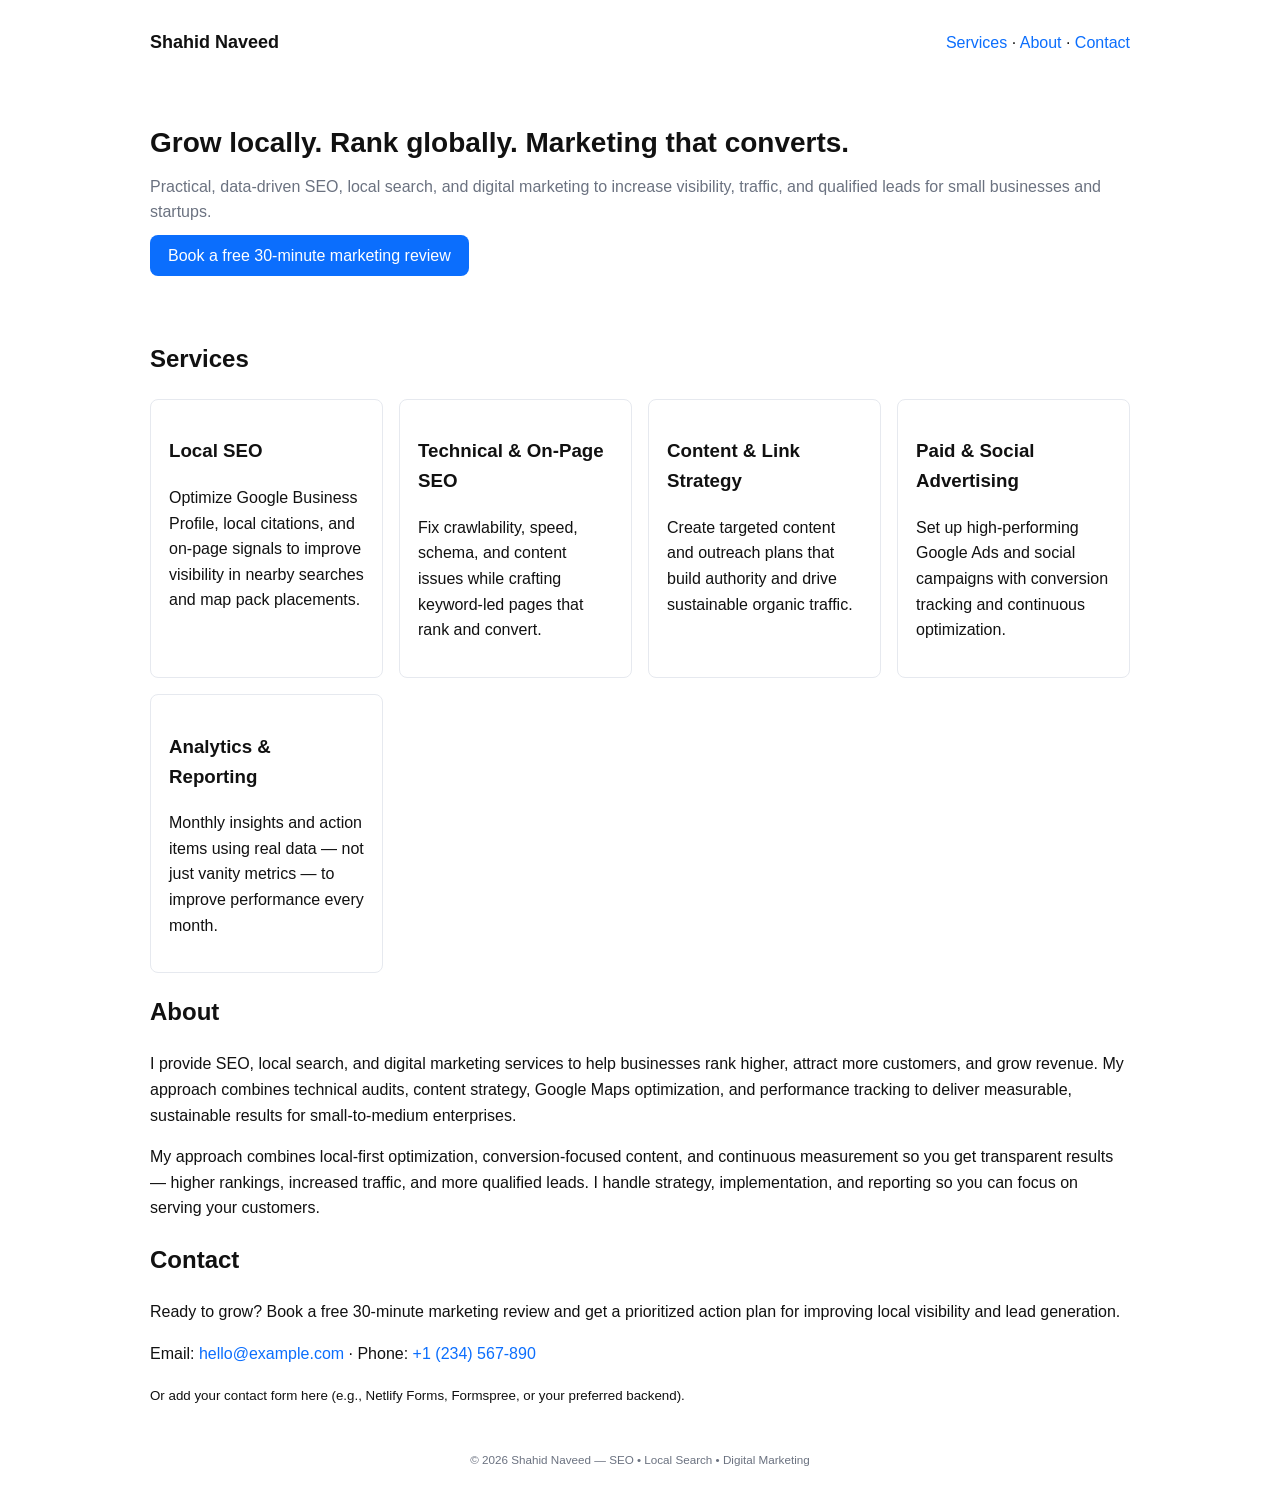
==== index.html @ c1f7f826 "Add website files: index.html, meta-tags.html, and updated README.md" ====
<!doctype html>
<html lang="en">
<head>
  <meta charset="utf-8" />
  <meta name="viewport" content="width=device-width,initial-scale=1" />
  <title>Local & Digital Marketing • SEO & Growth | Shahid Naveed</title>
  <meta name="description" content="I provide SEO, local search, and digital marketing services to help businesses rank higher, attract more customers, and grow revenue. My approach combines technical audits, content strategy, Google Maps optimization, and performance tracking to deliver measurable, sustainable results for small-to-medium enterprises." />
  <meta name="keywords" content="local seo, seo, technical seo, google my business, digital marketing, ppc, google ads, content marketing, small business marketing" />
  <!-- Open Graph & Twitter Card -->
  <meta property="og:title" content="Local & Digital Marketing • SEO & Growth | Shahid Naveed" />
  <meta property="og:description" content="I provide SEO, local search, and digital marketing services to help businesses rank higher, attract more customers, and grow revenue. My approach combines technical audits, content strategy, Google Maps optimization, and performance tracking to deliver measurable, sustainable results for small-to-medium enterprises." />
  <meta property="og:type" content="website" />
  <meta property="og:image" content="https://example.com/og-image.jpg" />
  <meta name="twitter:card" content="summary_large_image" />
  <meta name="twitter:title" content="Local & Digital Marketing • SEO & Growth | Shahid Naveed" />
  <meta name="twitter:description" content="I provide SEO, local search, and digital marketing services to help businesses rank higher, attract more customers, and grow revenue. My approach combines technical audits, content strategy, Google Maps optimization, and performance tracking to deliver measurable, sustainable results for small-to-medium enterprises." />
  <link rel="icon" href="/favicon.ico" />
  <style>
    /* Simple responsive styling — replace with your CSS framework as needed */
    :root{--accent:#0b6efd;--muted:#6b7280;font-family:Inter,system-ui,Segoe UI,Roboto,"Helvetica Neue",Arial}
    body{margin:0;font-family:var(--font,Inter),sans-serif;color:#111;background:#fff;line-height:1.6}
    .container{max-width:980px;margin:0 auto;padding:28px}
    header{display:flex;align-items:center;justify-content:space-between;margin-bottom:28px}
    .brand{font-weight:700;font-size:18px}
    .hero{padding:36px 0}
    h1{font-size:28px;margin:0 0 8px}
    p.lead{color:var(--muted);margin:0 0 18px}
    .grid{display:grid;grid-template-columns:repeat(auto-fit,minmax(220px,1fr));gap:16px;margin:18px 0}
    .card{border:1px solid #e6e9ef;padding:18px;border-radius:8px;background:#fff}
    .cta{background:var(--accent);color:#fff;padding:12px 18px;border-radius:8px;border:none;cursor:pointer}
    footer{color:var(--muted);font-size:14px;margin-top:40px;text-align:center}
    .contact{margin-top:18px}
    a{color:var(--accent);text-decoration:none}
  </style>
</head>
<body>
  <div class="container">
    <header>
      <div class="brand">Shahid Naveed</div>
      <nav aria-label="Main navigation">
        <a href="#services">Services</a> ·
        <a href="#about">About</a> ·
        <a href="#contact">Contact</a>
      </nav>
    </header>

    <main>
      <section class="hero" id="home">
        <h1>Grow locally. Rank globally. Marketing that converts.</h1>
        <p class="lead">Practical, data-driven SEO, local search, and digital marketing to increase visibility, traffic, and qualified leads for small businesses and startups.</p>
        <p><a class="cta" href="#contact">Book a free 30-minute marketing review</a></p>
      </section>

      <section id="services">
        <h2>Services</h2>
        <div class="grid">
          <div class="card">
            <h3>Local SEO</h3>
            <p>Optimize Google Business Profile, local citations, and on-page signals to improve visibility in nearby searches and map pack placements.</p>
          </div>

          <div class="card">
            <h3>Technical & On-Page SEO</h3>
            <p>Fix crawlability, speed, schema, and content issues while crafting keyword-led pages that rank and convert.</p>
          </div>

          <div class="card">
            <h3>Content & Link Strategy</h3>
            <p>Create targeted content and outreach plans that build authority and drive sustainable organic traffic.</p>
          </div>

          <div class="card">
            <h3>Paid & Social Advertising</h3>
            <p>Set up high-performing Google Ads and social campaigns with conversion tracking and continuous optimization.</p>
          </div>

          <div class="card">
            <h3>Analytics & Reporting</h3>
            <p>Monthly insights and action items using real data — not just vanity metrics — to improve performance every month.</p>
          </div>
        </div>
      </section>

      <section id="about">
        <h2>About</h2>
        <p>I provide SEO, local search, and digital marketing services to help businesses rank higher, attract more customers, and grow revenue. My approach combines technical audits, content strategy, Google Maps optimization, and performance tracking to deliver measurable, sustainable results for small-to-medium enterprises.</p>
        <p>My approach combines local-first optimization, conversion-focused content, and continuous measurement so you get transparent results — higher rankings, increased traffic, and more qualified leads. I handle strategy, implementation, and reporting so you can focus on serving your customers.</p>
      </section>

      <section id="contact" class="contact">
        <h2>Contact</h2>
        <p>Ready to grow? Book a free 30-minute marketing review and get a prioritized action plan for improving local visibility and lead generation.</p>
        <p>Email: <a href="mailto:hello@example.com">hello@example.com</a> · Phone: <a href="tel:+1234567890">+1 (234) 567-890</a></p>
        <p><small>Or add your contact form here (e.g., Netlify Forms, Formspree, or your preferred backend).</small></p>
      </section>
    </main>

    <footer>
      <small>© <span id="year"></span> Shahid Naveed — SEO • Local Search • Digital Marketing</small>
    </footer>
  </div>

  <script>
    document.getElementById('year').textContent = new Date().getFullYear();
  </script>
</body>
</html>
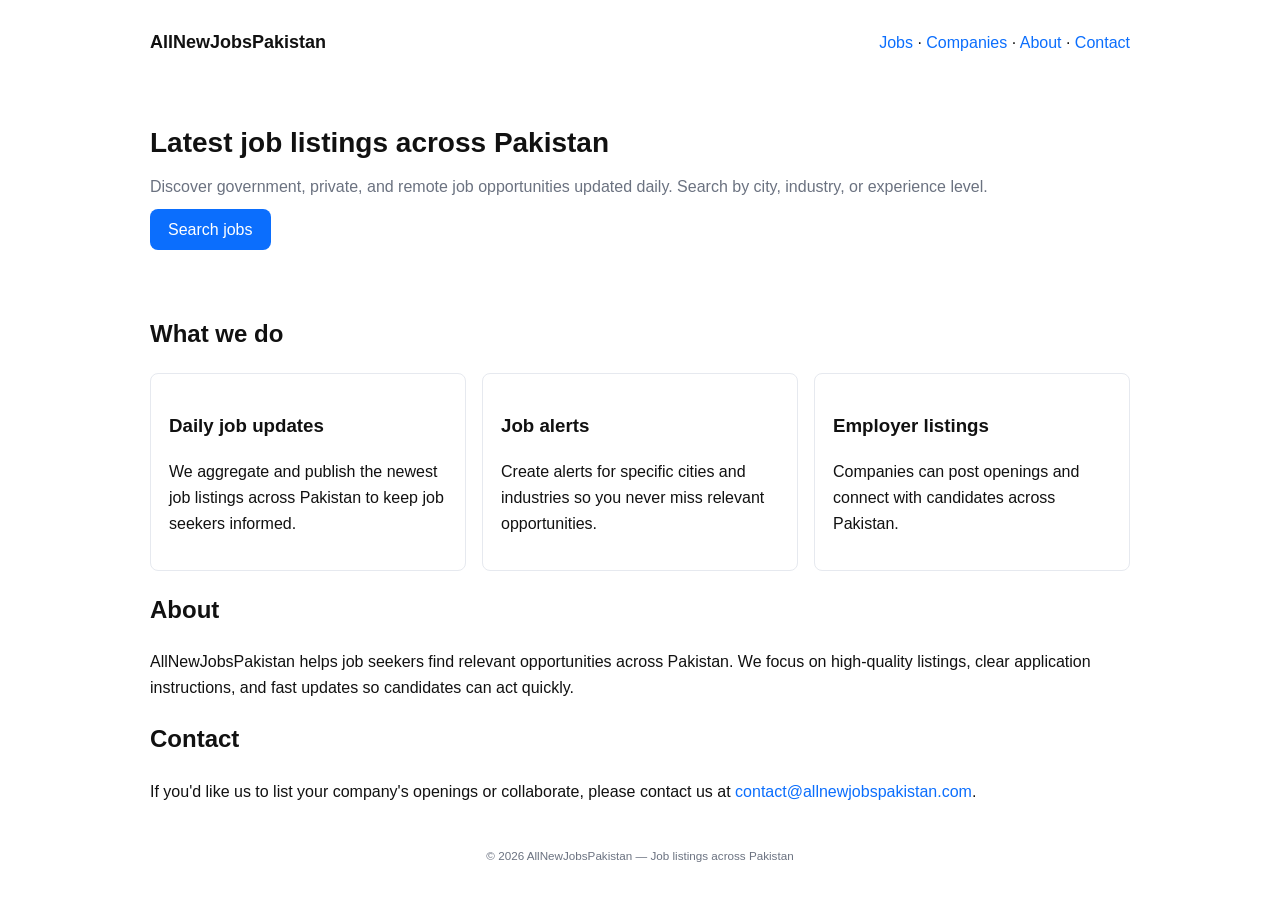
==== commit f6fd8def: "Add SEO metadata, structured data, sitemap and robots for allnewjobspakistan.com" ====
--- a/index.html
+++ b/index.html
@@ -3,20 +3,33 @@
 <head>
   <meta charset="utf-8" />
   <meta name="viewport" content="width=device-width,initial-scale=1" />
-  <title>Local & Digital Marketing • SEO & Growth | Shahid Naveed</title>
-  <meta name="description" content="I provide SEO, local search, and digital marketing services to help businesses rank higher, attract more customers, and grow revenue. My approach combines technical audits, content strategy, Google Maps optimization, and performance tracking to deliver measurable, sustainable results for small-to-medium enterprises." />
-  <meta name="keywords" content="local seo, seo, technical seo, google my business, digital marketing, ppc, google ads, content marketing, small business marketing" />
-  <!-- Open Graph & Twitter Card -->
-  <meta property="og:title" content="Local & Digital Marketing • SEO & Growth | Shahid Naveed" />
-  <meta property="og:description" content="I provide SEO, local search, and digital marketing services to help businesses rank higher, attract more customers, and grow revenue. My approach combines technical audits, content strategy, Google Maps optimization, and performance tracking to deliver measurable, sustainable results for small-to-medium enterprises." />
+  <title>AllNewJobsPakistan — Job listings, Careers & Hiring | Shahid Naveed</title>
+
+  <!-- Primary SEO -->
+  <meta name="description" content="AllNewJobsPakistan — Find the latest job listings, career opportunities, and hiring updates across Pakistan. Updated daily with local and remote jobs for freshers and experienced professionals." />
+  <meta name="keywords" content="jobs in Pakistan, latest jobs Pakistan, government jobs Pakistan, private jobs Pakistan, remote jobs Pakistan, AllNewJobsPakistan" />
+  <link rel="canonical" href="https://allnewjobspakistan.com/" />
+
+  <!-- Open Graph -->
+  <meta property="og:site_name" content="AllNewJobsPakistan" />
+  <meta property="og:title" content="AllNewJobsPakistan — Latest Job Listings & Career Opportunities" />
+  <meta property="og:description" content="Find the latest job listings, government and private jobs, and career resources across Pakistan. Daily updates for freshers and experienced professionals." />
   <meta property="og:type" content="website" />
-  <meta property="og:image" content="https://example.com/og-image.jpg" />
+  <meta property="og:url" content="https://allnewjobspakistan.com/" />
+  <meta property="og:image" content="https://allnewjobspakistan.com/assets/og-image.jpg" />
+
+  <!-- Twitter Card -->
   <meta name="twitter:card" content="summary_large_image" />
-  <meta name="twitter:title" content="Local & Digital Marketing • SEO & Growth | Shahid Naveed" />
-  <meta name="twitter:description" content="I provide SEO, local search, and digital marketing services to help businesses rank higher, attract more customers, and grow revenue. My approach combines technical audits, content strategy, Google Maps optimization, and performance tracking to deliver measurable, sustainable results for small-to-medium enterprises." />
+  <meta name="twitter:site" content="@AllNewJobsPK" />
+  <meta name="twitter:title" content="AllNewJobsPakistan — Latest Job Listings & Career Opportunities" />
+  <meta name="twitter:description" content="Find the latest job listings, government and private jobs, and career resources across Pakistan. Daily updates for freshers and experienced professionals." />
+  <meta name="twitter:image" content="https://allnewjobspakistan.com/assets/og-image.jpg" />
+
+  <meta name="robots" content="index, follow" />
+
   <link rel="icon" href="/favicon.ico" />
+
   <style>
-    /* Simple responsive styling — replace with your CSS framework as needed */
     :root{--accent:#0b6efd;--muted:#6b7280;font-family:Inter,system-ui,Segoe UI,Roboto,"Helvetica Neue",Arial}
     body{margin:0;font-family:var(--font,Inter),sans-serif;color:#111;background:#fff;line-height:1.6}
     .container{max-width:980px;margin:0 auto;padding:28px}
@@ -32,13 +45,85 @@
     .contact{margin-top:18px}
     a{color:var(--accent);text-decoration:none}
   </style>
+
+  <!-- Structured Data: WebSite + Organization. Add JobPosting objects dynamically per job when available. -->
+  <script type="application/ld+json">
+  {
+    "@context": "https://schema.org",
+    "@graph": [
+      {
+        "@type": "WebSite",
+        "@id": "https://allnewjobspakistan.com/#website",
+        "url": "https://allnewjobspakistan.com/",
+        "name": "AllNewJobsPakistan",
+        "description": "Job listings, career opportunities and hiring updates across Pakistan.",
+        "publisher": { "@id": "https://allnewjobspakistan.com/#organization" },
+        "potentialAction": {
+          "@type": "SearchAction",
+          "target": "https://allnewjobspakistan.com/search?q={search_term_string}",
+          "query-input": "required name=search_term_string"
+        }
+      },
+      {
+        "@type": "Organization",
+        "@id": "https://allnewjobspakistan.com/#organization",
+        "name": "AllNewJobsPakistan",
+        "url": "https://allnewjobspakistan.com/",
+        "logo": "https://allnewjobspakistan.com/assets/logo.png",
+        "sameAs": [
+          "https://www.facebook.com/AllNewJobsPakistan",
+          "https://twitter.com/AllNewJobsPK",
+          "https://www.linkedin.com/company/allnewjobspakistan"
+        ]
+      }
+    ]
+  }
+  </script>
+
+  <!-- Example template for JobPosting JSON-LD to be generated per job. Populate these fields server-side when rendering job pages. -->
+  <!--
+  <script type="application/ld+json">
+  {
+    "@context": "https://schema.org",
+    "@type": "JobPosting",
+    "title": "Senior Software Engineer",
+    "description": "Short description of the role and responsibilities.",
+    "datePosted": "2026-08-12",
+    "validThrough": "2026-09-12T00:00",
+    "employmentType": "FULL_TIME",
+    "hiringOrganization": {
+      "@type": "Organization",
+      "name": "Example Company",
+      "sameAs": "https://example.com",
+      "logo": "https://example.com/logo.png"
+    },
+    "jobLocation": {
+      "@type": "Place",
+      "address": {
+        "@type": "PostalAddress",
+        "streetAddress": "",
+        "addressLocality": "Karachi",
+        "addressRegion": "Sindh",
+        "addressCountry": "PK"
+      }
+    },
+    "baseSalary": {
+      "@type": "MonetaryAmount",
+      "currency": "PKR",
+      "value": { "@type": "QuantitativeValue", "minValue": 50000, "maxValue": 150000, "unitText": "MONTH" }
+    }
+  }
+  </script>
+  -->
+
 </head>
 <body>
   <div class="container">
     <header>
-      <div class="brand">Shahid Naveed</div>
+      <div class="brand">AllNewJobsPakistan</div>
       <nav aria-label="Main navigation">
-        <a href="#services">Services</a> ·
+        <a href="#jobs">Jobs</a> ·
+        <a href="#companies">Companies</a> ·
         <a href="#about">About</a> ·
         <a href="#contact">Contact</a>
       </nav>
@@ -46,57 +131,45 @@
 
     <main>
       <section class="hero" id="home">
-        <h1>Grow locally. Rank globally. Marketing that converts.</h1>
-        <p class="lead">Practical, data-driven SEO, local search, and digital marketing to increase visibility, traffic, and qualified leads for small businesses and startups.</p>
-        <p><a class="cta" href="#contact">Book a free 30-minute marketing review</a></p>
+        <h1>Latest job listings across Pakistan</h1>
+        <p class="lead">Discover government, private, and remote job opportunities updated daily. Search by city, industry, or experience level.</p>
+        <p><a class="cta" href="#jobs">Search jobs</a></p>
       </section>
 
       <section id="services">
-        <h2>Services</h2>
+        <h2>What we do</h2>
         <div class="grid">
           <div class="card">
-            <h3>Local SEO</h3>
-            <p>Optimize Google Business Profile, local citations, and on-page signals to improve visibility in nearby searches and map pack placements.</p>
+            <h3>Daily job updates</h3>
+            <p>We aggregate and publish the newest job listings across Pakistan to keep job seekers informed.</p>
           </div>
 
           <div class="card">
-            <h3>Technical & On-Page SEO</h3>
-            <p>Fix crawlability, speed, schema, and content issues while crafting keyword-led pages that rank and convert.</p>
+            <h3>Job alerts</h3>
+            <p>Create alerts for specific cities and industries so you never miss relevant opportunities.</p>
           </div>
 
           <div class="card">
-            <h3>Content & Link Strategy</h3>
-            <p>Create targeted content and outreach plans that build authority and drive sustainable organic traffic.</p>
+            <h3>Employer listings</h3>
+            <p>Companies can post openings and connect with candidates across Pakistan.</p>
           </div>
 
-          <div class="card">
-            <h3>Paid & Social Advertising</h3>
-            <p>Set up high-performing Google Ads and social campaigns with conversion tracking and continuous optimization.</p>
-          </div>
-
-          <div class="card">
-            <h3>Analytics & Reporting</h3>
-            <p>Monthly insights and action items using real data — not just vanity metrics — to improve performance every month.</p>
-          </div>
         </div>
       </section>
 
       <section id="about">
         <h2>About</h2>
-        <p>I provide SEO, local search, and digital marketing services to help businesses rank higher, attract more customers, and grow revenue. My approach combines technical audits, content strategy, Google Maps optimization, and performance tracking to deliver measurable, sustainable results for small-to-medium enterprises.</p>
-        <p>My approach combines local-first optimization, conversion-focused content, and continuous measurement so you get transparent results — higher rankings, increased traffic, and more qualified leads. I handle strategy, implementation, and reporting so you can focus on serving your customers.</p>
+        <p>AllNewJobsPakistan helps job seekers find relevant opportunities across Pakistan. We focus on high-quality listings, clear application instructions, and fast updates so candidates can act quickly.</p>
       </section>
 
       <section id="contact" class="contact">
         <h2>Contact</h2>
-        <p>Ready to grow? Book a free 30-minute marketing review and get a prioritized action plan for improving local visibility and lead generation.</p>
-        <p>Email: <a href="mailto:hello@example.com">hello@example.com</a> · Phone: <a href="tel:+1234567890">+1 (234) 567-890</a></p>
-        <p><small>Or add your contact form here (e.g., Netlify Forms, Formspree, or your preferred backend).</small></p>
+        <p>If you'd like us to list your company's openings or collaborate, please contact us at <a href="mailto:contact@allnewjobspakistan.com">contact@allnewjobspakistan.com</a>.</p>
       </section>
     </main>
 
     <footer>
-      <small>© <span id="year"></span> Shahid Naveed — SEO • Local Search • Digital Marketing</small>
+      <small>© <span id="year"></span> AllNewJobsPakistan — Job listings across Pakistan</small>
     </footer>
   </div>
 
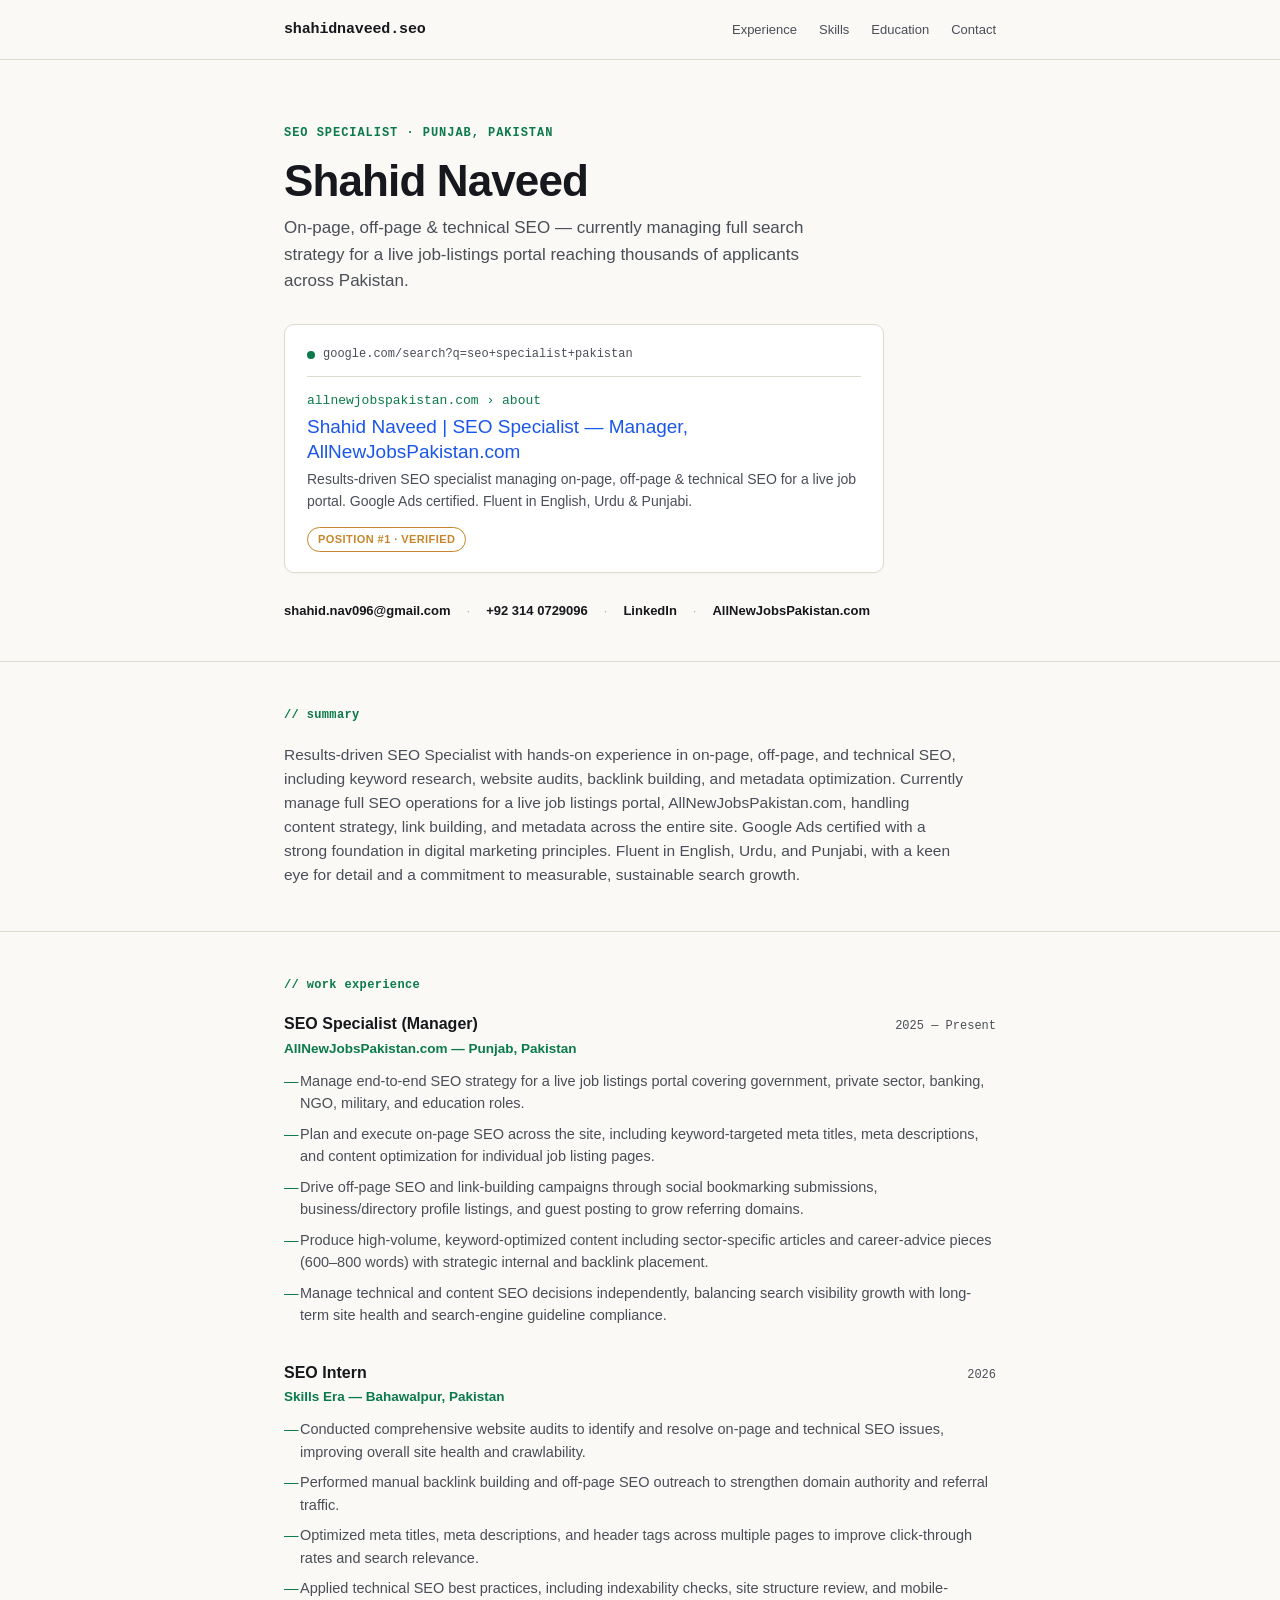
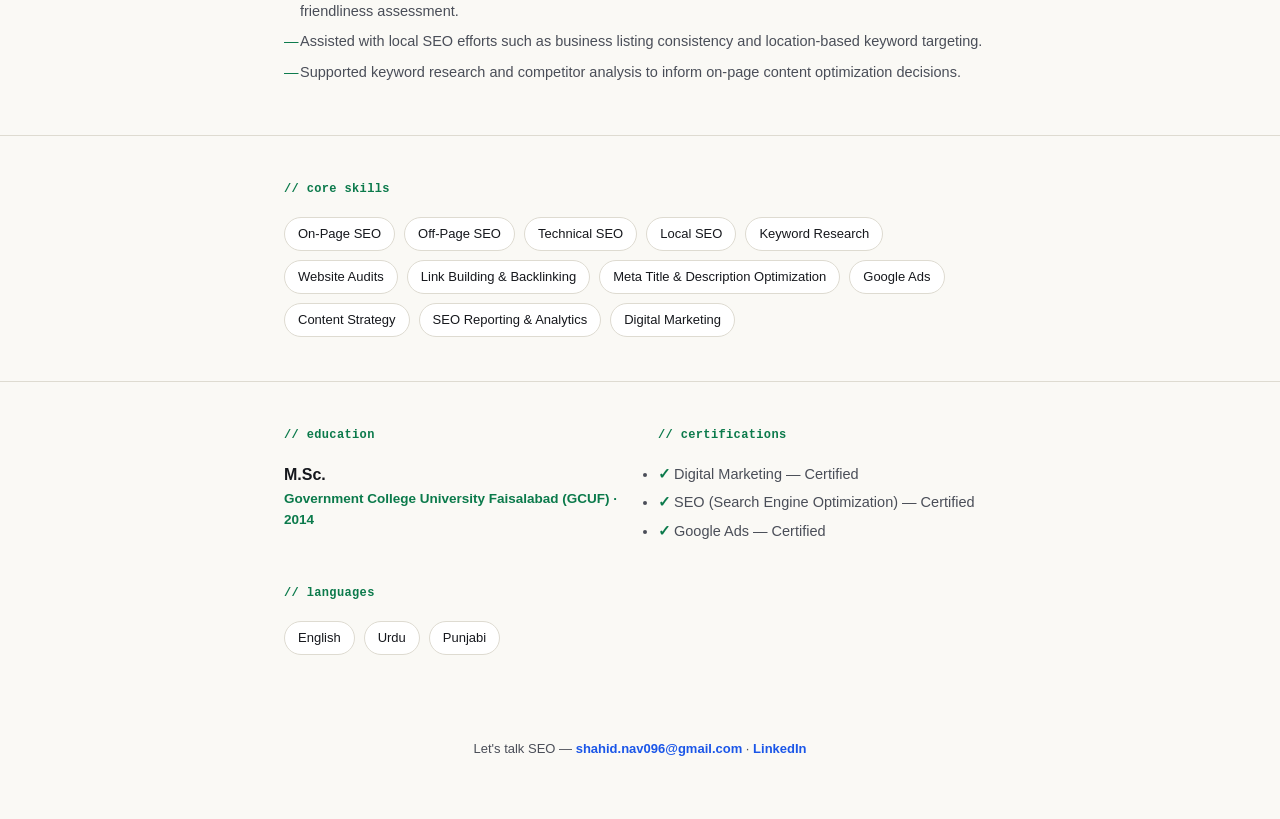
==== commit 8c28b1dc: "Add files via upload" ====
--- a/index.html
+++ b/index.html
@@ -1,180 +1,305 @@
-<!doctype html>
+<!DOCTYPE html>
 <html lang="en">
 <head>
-  <meta charset="utf-8" />
-  <meta name="viewport" content="width=device-width,initial-scale=1" />
-  <title>AllNewJobsPakistan — Job listings, Careers & Hiring | Shahid Naveed</title>
-
-  <!-- Primary SEO -->
-  <meta name="description" content="AllNewJobsPakistan — Find the latest job listings, career opportunities, and hiring updates across Pakistan. Updated daily with local and remote jobs for freshers and experienced professionals." />
-  <meta name="keywords" content="jobs in Pakistan, latest jobs Pakistan, government jobs Pakistan, private jobs Pakistan, remote jobs Pakistan, AllNewJobsPakistan" />
-  <link rel="canonical" href="https://allnewjobspakistan.com/" />
-
-  <!-- Open Graph -->
-  <meta property="og:site_name" content="AllNewJobsPakistan" />
-  <meta property="og:title" content="AllNewJobsPakistan — Latest Job Listings & Career Opportunities" />
-  <meta property="og:description" content="Find the latest job listings, government and private jobs, and career resources across Pakistan. Daily updates for freshers and experienced professionals." />
-  <meta property="og:type" content="website" />
-  <meta property="og:url" content="https://allnewjobspakistan.com/" />
-  <meta property="og:image" content="https://allnewjobspakistan.com/assets/og-image.jpg" />
-
-  <!-- Twitter Card -->
-  <meta name="twitter:card" content="summary_large_image" />
-  <meta name="twitter:site" content="@AllNewJobsPK" />
-  <meta name="twitter:title" content="AllNewJobsPakistan — Latest Job Listings & Career Opportunities" />
-  <meta name="twitter:description" content="Find the latest job listings, government and private jobs, and career resources across Pakistan. Daily updates for freshers and experienced professionals." />
-  <meta name="twitter:image" content="https://allnewjobspakistan.com/assets/og-image.jpg" />
-
-  <meta name="robots" content="index, follow" />
-
-  <link rel="icon" href="/favicon.ico" />
-
-  <style>
-    :root{--accent:#0b6efd;--muted:#6b7280;font-family:Inter,system-ui,Segoe UI,Roboto,"Helvetica Neue",Arial}
-    body{margin:0;font-family:var(--font,Inter),sans-serif;color:#111;background:#fff;line-height:1.6}
-    .container{max-width:980px;margin:0 auto;padding:28px}
-    header{display:flex;align-items:center;justify-content:space-between;margin-bottom:28px}
-    .brand{font-weight:700;font-size:18px}
-    .hero{padding:36px 0}
-    h1{font-size:28px;margin:0 0 8px}
-    p.lead{color:var(--muted);margin:0 0 18px}
-    .grid{display:grid;grid-template-columns:repeat(auto-fit,minmax(220px,1fr));gap:16px;margin:18px 0}
-    .card{border:1px solid #e6e9ef;padding:18px;border-radius:8px;background:#fff}
-    .cta{background:var(--accent);color:#fff;padding:12px 18px;border-radius:8px;border:none;cursor:pointer}
-    footer{color:var(--muted);font-size:14px;margin-top:40px;text-align:center}
-    .contact{margin-top:18px}
-    a{color:var(--accent);text-decoration:none}
-  </style>
-
-  <!-- Structured Data: WebSite + Organization. Add JobPosting objects dynamically per job when available. -->
-  <script type="application/ld+json">
-  {
-    "@context": "https://schema.org",
-    "@graph": [
-      {
-        "@type": "WebSite",
-        "@id": "https://allnewjobspakistan.com/#website",
-        "url": "https://allnewjobspakistan.com/",
-        "name": "AllNewJobsPakistan",
-        "description": "Job listings, career opportunities and hiring updates across Pakistan.",
-        "publisher": { "@id": "https://allnewjobspakistan.com/#organization" },
-        "potentialAction": {
-          "@type": "SearchAction",
-          "target": "https://allnewjobspakistan.com/search?q={search_term_string}",
-          "query-input": "required name=search_term_string"
-        }
-      },
-      {
-        "@type": "Organization",
-        "@id": "https://allnewjobspakistan.com/#organization",
-        "name": "AllNewJobsPakistan",
-        "url": "https://allnewjobspakistan.com/",
-        "logo": "https://allnewjobspakistan.com/assets/logo.png",
-        "sameAs": [
-          "https://www.facebook.com/AllNewJobsPakistan",
-          "https://twitter.com/AllNewJobsPK",
-          "https://www.linkedin.com/company/allnewjobspakistan"
-        ]
-      }
-    ]
-  }
-  </script>
-
-  <!-- Example template for JobPosting JSON-LD to be generated per job. Populate these fields server-side when rendering job pages. -->
-  <!--
-  <script type="application/ld+json">
-  {
-    "@context": "https://schema.org",
-    "@type": "JobPosting",
-    "title": "Senior Software Engineer",
-    "description": "Short description of the role and responsibilities.",
-    "datePosted": "2026-08-12",
-    "validThrough": "2026-09-12T00:00",
-    "employmentType": "FULL_TIME",
-    "hiringOrganization": {
-      "@type": "Organization",
-      "name": "Example Company",
-      "sameAs": "https://example.com",
-      "logo": "https://example.com/logo.png"
-    },
-    "jobLocation": {
-      "@type": "Place",
-      "address": {
-        "@type": "PostalAddress",
-        "streetAddress": "",
-        "addressLocality": "Karachi",
-        "addressRegion": "Sindh",
-        "addressCountry": "PK"
-      }
-    },
-    "baseSalary": {
-      "@type": "MonetaryAmount",
-      "currency": "PKR",
-      "value": { "@type": "QuantitativeValue", "minValue": 50000, "maxValue": 150000, "unitText": "MONTH" }
-    }
-  }
-  </script>
-  -->
-
+<meta charset="UTF-8">
+<meta name="viewport" content="width=device-width, initial-scale=1.0">
+<title>Shahid Naveed — SEO Specialist | On-Page, Off-Page & Technical SEO</title>
+<meta name="description" content="Shahid Naveed is an SEO Specialist based in Punjab, Pakistan, managing SEO for AllNewJobsPakistan.com, specializing in on-page, off-page, and technical SEO.">
+<style>
+  :root{
+    --paper:#FAF9F5;
+    --ink:#16181D;
+    --ink-soft:#4A4E58;
+    --line:#DEDBD1;
+    --link:#1A56E8;
+    --rank:#0B7A4B;
+    --amber:#C8862A;
+    --card:#FFFFFF;
+  }
+  *{box-sizing:border-box; margin:0; padding:0;}
+  html{scroll-behavior:smooth;}
+  body{
+    background:var(--paper);
+    color:var(--ink);
+    font-family: 'Inter', -apple-system, BlinkMacSystemFont, 'Segoe UI', sans-serif;
+    line-height:1.55;
+    -webkit-font-smoothing:antialiased;
+  }
+  .mono{
+    font-family: 'IBM Plex Mono', 'SFMono-Regular', Consolas, monospace;
+  }
+  a{color:var(--link); text-decoration:none;}
+  a:hover{text-decoration:underline;}
+  .wrap{max-width:760px; margin:0 auto; padding:0 24px;}
+
+  /* NAV */
+  nav{
+    border-bottom:1px solid var(--line);
+    padding:18px 0;
+    position:sticky; top:0; background:rgba(250,249,245,0.92);
+    backdrop-filter: blur(6px);
+    z-index:10;
+  }
+  nav .wrap{display:flex; justify-content:space-between; align-items:center;}
+  .brand{font-weight:700; font-size:15px; letter-spacing:-0.01em;}
+  .navlinks{display:flex; gap:22px; font-size:13px;}
+  .navlinks a{color:var(--ink-soft); font-weight:500;}
+  .navlinks a:hover{color:var(--ink); text-decoration:none;}
+
+  /* HERO */
+  header.hero{padding:64px 0 40px;}
+  .eyebrow{
+    font-size:12px; text-transform:uppercase; letter-spacing:0.08em;
+    color:var(--rank); font-weight:700; margin-bottom:14px;
+  }
+  h1{
+    font-size:clamp(32px, 5vw, 44px);
+    font-weight:800;
+    letter-spacing:-0.02em;
+    line-height:1.1;
+    margin-bottom:10px;
+  }
+  .role{
+    font-size:17px;
+    color:var(--ink-soft);
+    margin-bottom:30px;
+    max-width:520px;
+  }
+
+  /* SERP CARD — signature element */
+  .serp{
+    background:var(--card);
+    border:1px solid var(--line);
+    border-radius:10px;
+    padding:20px 22px;
+    max-width:600px;
+    box-shadow:0 1px 2px rgba(0,0,0,0.03);
+  }
+  .serp-bar{
+    display:flex; align-items:center; gap:8px;
+    font-size:12px; color:var(--ink-soft);
+    margin-bottom:14px; padding-bottom:12px;
+    border-bottom:1px solid var(--line);
+  }
+  .serp-bar .dot{width:8px; height:8px; border-radius:50%; background:var(--rank);}
+  .serp-url{
+    font-size:13px; color:var(--rank); margin-bottom:4px;
+  }
+  .serp-title{
+    font-size:19px; color:var(--link); font-weight:500;
+    margin-bottom:5px; line-height:1.3;
+  }
+  .serp-desc{font-size:14px; color:var(--ink-soft);}
+  .serp-tag{
+    display:inline-block; margin-top:14px;
+    font-size:11px; color:var(--amber); font-weight:700;
+    letter-spacing:0.04em; text-transform:uppercase;
+    border:1px solid var(--amber); border-radius:20px;
+    padding:3px 10px;
+  }
+
+  .contact-row{
+    display:flex; flex-wrap:wrap; gap:16px;
+    margin-top:28px; font-size:13px; color:var(--ink-soft);
+  }
+  .contact-row a{color:var(--ink); font-weight:600;}
+  .contact-row span{opacity:0.4;}
+
+  /* SECTIONS */
+  section{padding:44px 0; border-top:1px solid var(--line);}
+  .sec-label{
+    font-family:'IBM Plex Mono', monospace;
+    font-size:12px; color:var(--rank); font-weight:600;
+    letter-spacing:0.03em; margin-bottom:18px;
+  }
+  h2{font-size:22px; font-weight:700; letter-spacing:-0.01em; margin-bottom:16px;}
+  p{color:var(--ink-soft); font-size:15px; max-width:640px;}
+
+  /* SKILLS */
+  .skills{display:flex; flex-wrap:wrap; gap:9px; margin-top:6px;}
+  .skill-pill{
+    font-size:13px; padding:6px 13px; border-radius:20px;
+    border:1px solid var(--line); background:var(--card);
+    color:var(--ink);
+  }
+
+  /* EXPERIENCE */
+  .job{margin-bottom:34px;}
+  .job:last-child{margin-bottom:0;}
+  .job-head{
+    display:flex; justify-content:space-between; align-items:baseline;
+    flex-wrap:wrap; gap:6px; margin-bottom:2px;
+  }
+  .job-title{font-size:16px; font-weight:700;}
+  .job-date{font-family:'IBM Plex Mono', monospace; font-size:12px; color:var(--ink-soft);}
+  .job-org{font-size:13.5px; color:var(--rank); font-weight:600; margin-bottom:10px;}
+  ul.job-list{list-style:none; margin-top:10px;}
+  ul.job-list li{
+    font-size:14.5px; color:var(--ink-soft);
+    padding-left:16px; position:relative; margin-bottom:8px;
+  }
+  ul.job-list li::before{
+    content:"—"; position:absolute; left:0; color:var(--rank);
+  }
+
+  /* EDU / CERTS */
+  .grid-two{display:grid; grid-template-columns:1fr 1fr; gap:36px;}
+  .cert-list li{font-size:14.5px; color:var(--ink-soft); margin-bottom:6px; padding-left:16px; position:relative;}
+  .cert-list li::before{content:"✓"; position:absolute; left:0; color:var(--rank); font-weight:700;}
+
+  /* FOOTER */
+  footer{padding:40px 0 60px; text-align:center;}
+  footer p{margin:0 auto; font-size:13px; color:var(--ink-soft);}
+  footer a{font-weight:600;}
+
+  @media (max-width:600px){
+    .grid-two{grid-template-columns:1fr;}
+    .navlinks{gap:14px;}
+    .serp{padding:16px;}
+  }
+</style>
 </head>
 <body>
-  <div class="container">
-    <header>
-      <div class="brand">AllNewJobsPakistan</div>
-      <nav aria-label="Main navigation">
-        <a href="#jobs">Jobs</a> ·
-        <a href="#companies">Companies</a> ·
-        <a href="#about">About</a> ·
-        <a href="#contact">Contact</a>
-      </nav>
-    </header>
-
-    <main>
-      <section class="hero" id="home">
-        <h1>Latest job listings across Pakistan</h1>
-        <p class="lead">Discover government, private, and remote job opportunities updated daily. Search by city, industry, or experience level.</p>
-        <p><a class="cta" href="#jobs">Search jobs</a></p>
-      </section>
-
-      <section id="services">
-        <h2>What we do</h2>
-        <div class="grid">
-          <div class="card">
-            <h3>Daily job updates</h3>
-            <p>We aggregate and publish the newest job listings across Pakistan to keep job seekers informed.</p>
-          </div>
-
-          <div class="card">
-            <h3>Job alerts</h3>
-            <p>Create alerts for specific cities and industries so you never miss relevant opportunities.</p>
-          </div>
-
-          <div class="card">
-            <h3>Employer listings</h3>
-            <p>Companies can post openings and connect with candidates across Pakistan.</p>
-          </div>
-
-        </div>
-      </section>
-
-      <section id="about">
-        <h2>About</h2>
-        <p>AllNewJobsPakistan helps job seekers find relevant opportunities across Pakistan. We focus on high-quality listings, clear application instructions, and fast updates so candidates can act quickly.</p>
-      </section>
-
-      <section id="contact" class="contact">
-        <h2>Contact</h2>
-        <p>If you'd like us to list your company's openings or collaborate, please contact us at <a href="mailto:contact@allnewjobspakistan.com">contact@allnewjobspakistan.com</a>.</p>
-      </section>
-    </main>
-
-    <footer>
-      <small>© <span id="year"></span> AllNewJobsPakistan — Job listings across Pakistan</small>
-    </footer>
-  </div>
-
-  <script>
-    document.getElementById('year').textContent = new Date().getFullYear();
-  </script>
+
+<nav>
+  <div class="wrap">
+    <div class="brand mono">shahidnaveed.seo</div>
+    <div class="navlinks">
+      <a href="#experience">Experience</a>
+      <a href="#skills">Skills</a>
+      <a href="#education">Education</a>
+      <a href="#contact">Contact</a>
+    </div>
+  </div>
+</nav>
+
+<header class="hero">
+  <div class="wrap">
+    <div class="eyebrow mono">SEO Specialist · Punjab, Pakistan</div>
+    <h1>Shahid Naveed</h1>
+    <p class="role">On-page, off-page & technical SEO — currently managing full search strategy for a live job-listings portal reaching thousands of applicants across Pakistan.</p>
+
+    <div class="serp">
+      <div class="serp-bar">
+        <span class="dot"></span>
+        <span class="mono">google.com/search?q=seo+specialist+pakistan</span>
+      </div>
+      <div class="serp-url mono">allnewjobspakistan.com › about</div>
+      <div class="serp-title">Shahid Naveed | SEO Specialist — Manager, AllNewJobsPakistan.com</div>
+      <div class="serp-desc">Results-driven SEO specialist managing on-page, off-page &amp; technical SEO for a live job portal. Google Ads certified. Fluent in English, Urdu &amp; Punjabi.</div>
+      <span class="serp-tag">Position #1 · Verified</span>
+    </div>
+
+    <div class="contact-row">
+      <a href="mailto:shahid.nav096@gmail.com">shahid.nav096@gmail.com</a>
+      <span>·</span>
+      <a href="tel:+923140729096">+92 314 0729096</a>
+      <span>·</span>
+      <a href="https://linkedin.com/in/shahid-naveed-seo-and-guest-posting-services" target="_blank" rel="noopener">LinkedIn</a>
+      <span>·</span>
+      <a href="https://allnewjobspakistan.com" target="_blank" rel="noopener">AllNewJobsPakistan.com</a>
+    </div>
+  </div>
+</header>
+
+<section>
+  <div class="wrap">
+    <div class="sec-label">// summary</div>
+    <p style="font-size:15.5px; max-width:680px;">Results-driven SEO Specialist with hands-on experience in on-page, off-page, and technical SEO, including keyword research, website audits, backlink building, and metadata optimization. Currently manage full SEO operations for a live job listings portal, AllNewJobsPakistan.com, handling content strategy, link building, and metadata across the entire site. Google Ads certified with a strong foundation in digital marketing principles. Fluent in English, Urdu, and Punjabi, with a keen eye for detail and a commitment to measurable, sustainable search growth.</p>
+  </div>
+</section>
+
+<section id="experience">
+  <div class="wrap">
+    <div class="sec-label">// work experience</div>
+
+    <div class="job">
+      <div class="job-head">
+        <div class="job-title">SEO Specialist (Manager)</div>
+        <div class="job-date mono">2025 — Present</div>
+      </div>
+      <div class="job-org">AllNewJobsPakistan.com — Punjab, Pakistan</div>
+      <ul class="job-list">
+        <li>Manage end-to-end SEO strategy for a live job listings portal covering government, private sector, banking, NGO, military, and education roles.</li>
+        <li>Plan and execute on-page SEO across the site, including keyword-targeted meta titles, meta descriptions, and content optimization for individual job listing pages.</li>
+        <li>Drive off-page SEO and link-building campaigns through social bookmarking submissions, business/directory profile listings, and guest posting to grow referring domains.</li>
+        <li>Produce high-volume, keyword-optimized content including sector-specific articles and career-advice pieces (600–800 words) with strategic internal and backlink placement.</li>
+        <li>Manage technical and content SEO decisions independently, balancing search visibility growth with long-term site health and search-engine guideline compliance.</li>
+      </ul>
+    </div>
+
+    <div class="job">
+      <div class="job-head">
+        <div class="job-title">SEO Intern</div>
+        <div class="job-date mono">2026</div>
+      </div>
+      <div class="job-org">Skills Era — Bahawalpur, Pakistan</div>
+      <ul class="job-list">
+        <li>Conducted comprehensive website audits to identify and resolve on-page and technical SEO issues, improving overall site health and crawlability.</li>
+        <li>Performed manual backlink building and off-page SEO outreach to strengthen domain authority and referral traffic.</li>
+        <li>Optimized meta titles, meta descriptions, and header tags across multiple pages to improve click-through rates and search relevance.</li>
+        <li>Applied technical SEO best practices, including indexability checks, site structure review, and mobile-friendliness assessment.</li>
+        <li>Assisted with local SEO efforts such as business listing consistency and location-based keyword targeting.</li>
+        <li>Supported keyword research and competitor analysis to inform on-page content optimization decisions.</li>
+      </ul>
+    </div>
+  </div>
+</section>
+
+<section id="skills">
+  <div class="wrap">
+    <div class="sec-label">// core skills</div>
+    <div class="skills">
+      <span class="skill-pill">On-Page SEO</span>
+      <span class="skill-pill">Off-Page SEO</span>
+      <span class="skill-pill">Technical SEO</span>
+      <span class="skill-pill">Local SEO</span>
+      <span class="skill-pill">Keyword Research</span>
+      <span class="skill-pill">Website Audits</span>
+      <span class="skill-pill">Link Building &amp; Backlinking</span>
+      <span class="skill-pill">Meta Title &amp; Description Optimization</span>
+      <span class="skill-pill">Google Ads</span>
+      <span class="skill-pill">Content Strategy</span>
+      <span class="skill-pill">SEO Reporting &amp; Analytics</span>
+      <span class="skill-pill">Digital Marketing</span>
+    </div>
+  </div>
+</section>
+
+<section id="education">
+  <div class="wrap">
+    <div class="grid-two">
+      <div>
+        <div class="sec-label">// education</div>
+        <div class="job-title" style="margin-bottom:2px;">M.Sc.</div>
+        <div class="job-org">Government College University Faisalabad (GCUF) · 2014</div>
+      </div>
+      <div>
+        <div class="sec-label">// certifications</div>
+        <ul class="cert-list">
+          <li>Digital Marketing — Certified</li>
+          <li>SEO (Search Engine Optimization) — Certified</li>
+          <li>Google Ads — Certified</li>
+        </ul>
+      </div>
+    </div>
+
+    <div style="margin-top:36px;">
+      <div class="sec-label">// languages</div>
+      <div class="skills">
+        <span class="skill-pill">English</span>
+        <span class="skill-pill">Urdu</span>
+        <span class="skill-pill">Punjabi</span>
+      </div>
+    </div>
+  </div>
+</section>
+
+<footer id="contact">
+  <div class="wrap">
+    <p>Let's talk SEO — <a href="mailto:shahid.nav096@gmail.com">shahid.nav096@gmail.com</a> · <a href="https://linkedin.com/in/shahid-naveed-seo-and-guest-posting-services" target="_blank" rel="noopener">LinkedIn</a></p>
+  </div>
+</footer>
+
 </body>
 </html>
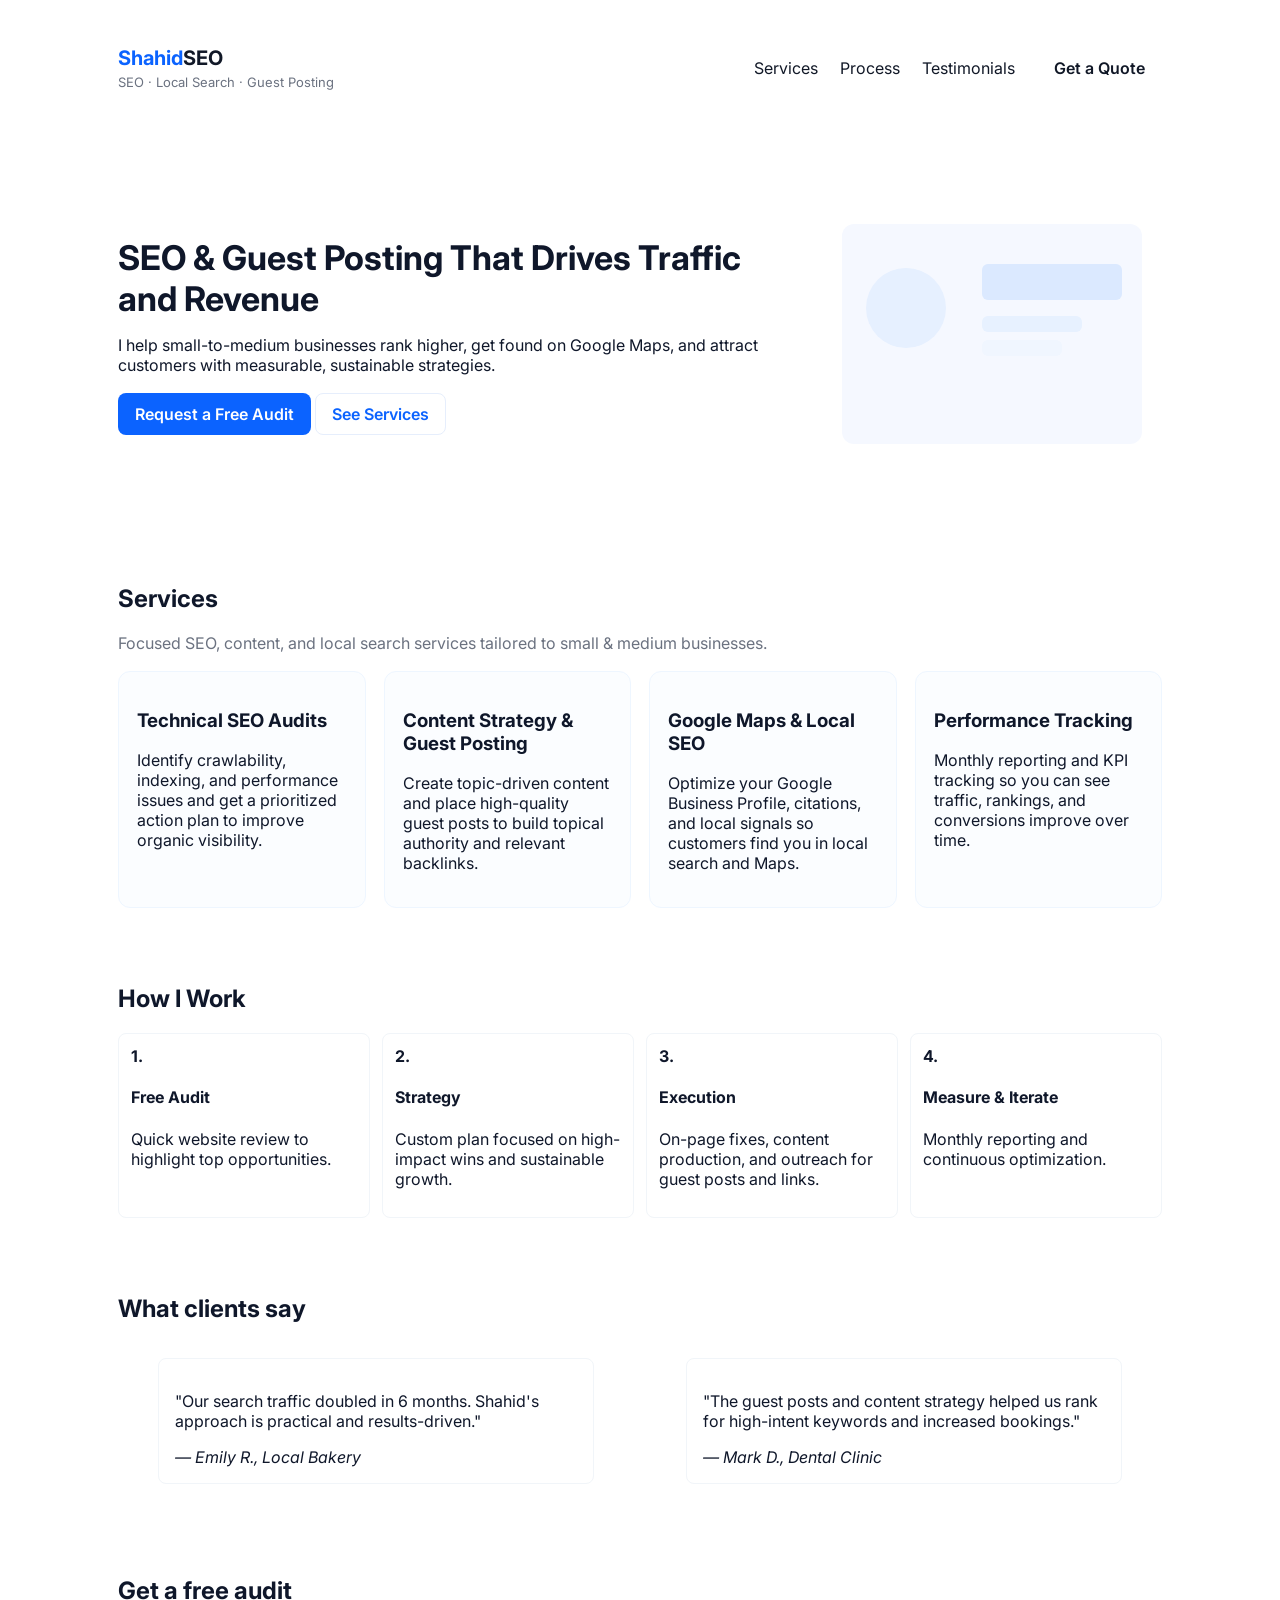
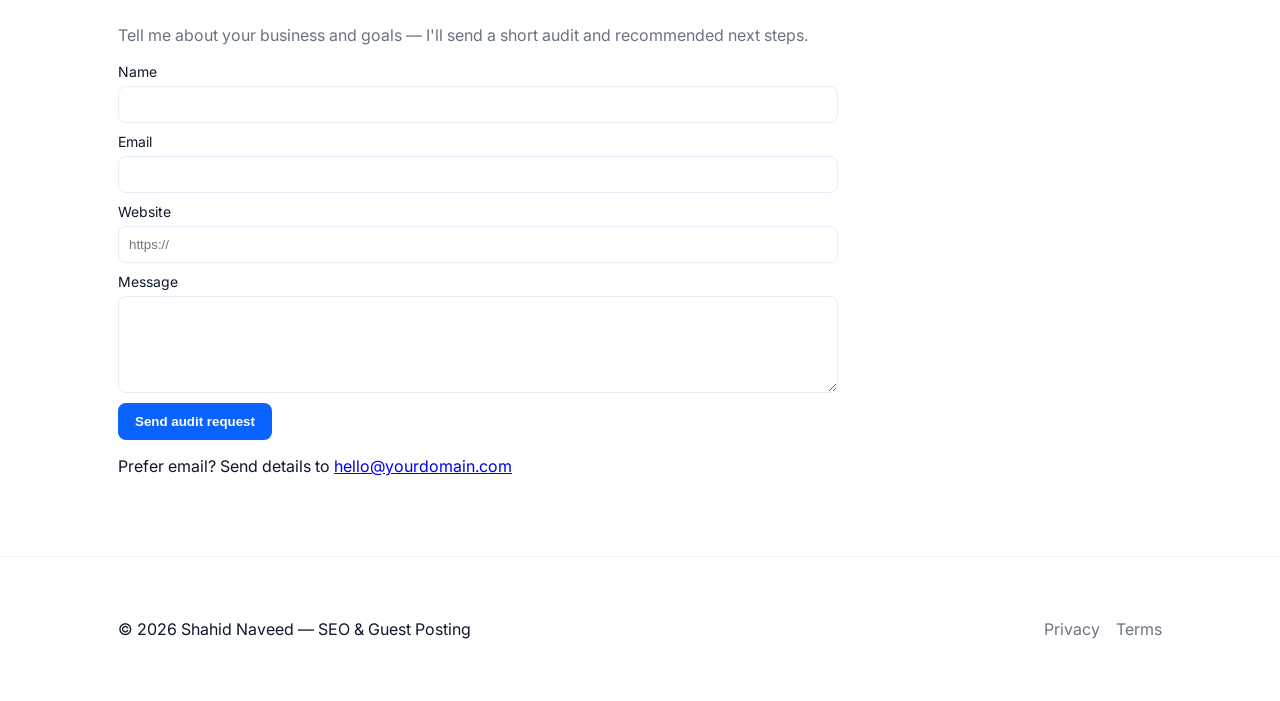
==== commit 750703e2: "Add front-end: index, styles, script, README" ====
--- a/index.html
+++ b/index.html
@@ -1,305 +1,156 @@
-<!DOCTYPE html>
+<!doctype html>
 <html lang="en">
 <head>
-<meta charset="UTF-8">
-<meta name="viewport" content="width=device-width, initial-scale=1.0">
-<title>Shahid Naveed — SEO Specialist | On-Page, Off-Page & Technical SEO</title>
-<meta name="description" content="Shahid Naveed is an SEO Specialist based in Punjab, Pakistan, managing SEO for AllNewJobsPakistan.com, specializing in on-page, off-page, and technical SEO.">
-<style>
-  :root{
-    --paper:#FAF9F5;
-    --ink:#16181D;
-    --ink-soft:#4A4E58;
-    --line:#DEDBD1;
-    --link:#1A56E8;
-    --rank:#0B7A4B;
-    --amber:#C8862A;
-    --card:#FFFFFF;
-  }
-  *{box-sizing:border-box; margin:0; padding:0;}
-  html{scroll-behavior:smooth;}
-  body{
-    background:var(--paper);
-    color:var(--ink);
-    font-family: 'Inter', -apple-system, BlinkMacSystemFont, 'Segoe UI', sans-serif;
-    line-height:1.55;
-    -webkit-font-smoothing:antialiased;
-  }
-  .mono{
-    font-family: 'IBM Plex Mono', 'SFMono-Regular', Consolas, monospace;
-  }
-  a{color:var(--link); text-decoration:none;}
-  a:hover{text-decoration:underline;}
-  .wrap{max-width:760px; margin:0 auto; padding:0 24px;}
-
-  /* NAV */
-  nav{
-    border-bottom:1px solid var(--line);
-    padding:18px 0;
-    position:sticky; top:0; background:rgba(250,249,245,0.92);
-    backdrop-filter: blur(6px);
-    z-index:10;
-  }
-  nav .wrap{display:flex; justify-content:space-between; align-items:center;}
-  .brand{font-weight:700; font-size:15px; letter-spacing:-0.01em;}
-  .navlinks{display:flex; gap:22px; font-size:13px;}
-  .navlinks a{color:var(--ink-soft); font-weight:500;}
-  .navlinks a:hover{color:var(--ink); text-decoration:none;}
-
-  /* HERO */
-  header.hero{padding:64px 0 40px;}
-  .eyebrow{
-    font-size:12px; text-transform:uppercase; letter-spacing:0.08em;
-    color:var(--rank); font-weight:700; margin-bottom:14px;
-  }
-  h1{
-    font-size:clamp(32px, 5vw, 44px);
-    font-weight:800;
-    letter-spacing:-0.02em;
-    line-height:1.1;
-    margin-bottom:10px;
-  }
-  .role{
-    font-size:17px;
-    color:var(--ink-soft);
-    margin-bottom:30px;
-    max-width:520px;
-  }
-
-  /* SERP CARD — signature element */
-  .serp{
-    background:var(--card);
-    border:1px solid var(--line);
-    border-radius:10px;
-    padding:20px 22px;
-    max-width:600px;
-    box-shadow:0 1px 2px rgba(0,0,0,0.03);
-  }
-  .serp-bar{
-    display:flex; align-items:center; gap:8px;
-    font-size:12px; color:var(--ink-soft);
-    margin-bottom:14px; padding-bottom:12px;
-    border-bottom:1px solid var(--line);
-  }
-  .serp-bar .dot{width:8px; height:8px; border-radius:50%; background:var(--rank);}
-  .serp-url{
-    font-size:13px; color:var(--rank); margin-bottom:4px;
-  }
-  .serp-title{
-    font-size:19px; color:var(--link); font-weight:500;
-    margin-bottom:5px; line-height:1.3;
-  }
-  .serp-desc{font-size:14px; color:var(--ink-soft);}
-  .serp-tag{
-    display:inline-block; margin-top:14px;
-    font-size:11px; color:var(--amber); font-weight:700;
-    letter-spacing:0.04em; text-transform:uppercase;
-    border:1px solid var(--amber); border-radius:20px;
-    padding:3px 10px;
-  }
-
-  .contact-row{
-    display:flex; flex-wrap:wrap; gap:16px;
-    margin-top:28px; font-size:13px; color:var(--ink-soft);
-  }
-  .contact-row a{color:var(--ink); font-weight:600;}
-  .contact-row span{opacity:0.4;}
-
-  /* SECTIONS */
-  section{padding:44px 0; border-top:1px solid var(--line);}
-  .sec-label{
-    font-family:'IBM Plex Mono', monospace;
-    font-size:12px; color:var(--rank); font-weight:600;
-    letter-spacing:0.03em; margin-bottom:18px;
-  }
-  h2{font-size:22px; font-weight:700; letter-spacing:-0.01em; margin-bottom:16px;}
-  p{color:var(--ink-soft); font-size:15px; max-width:640px;}
-
-  /* SKILLS */
-  .skills{display:flex; flex-wrap:wrap; gap:9px; margin-top:6px;}
-  .skill-pill{
-    font-size:13px; padding:6px 13px; border-radius:20px;
-    border:1px solid var(--line); background:var(--card);
-    color:var(--ink);
-  }
-
-  /* EXPERIENCE */
-  .job{margin-bottom:34px;}
-  .job:last-child{margin-bottom:0;}
-  .job-head{
-    display:flex; justify-content:space-between; align-items:baseline;
-    flex-wrap:wrap; gap:6px; margin-bottom:2px;
-  }
-  .job-title{font-size:16px; font-weight:700;}
-  .job-date{font-family:'IBM Plex Mono', monospace; font-size:12px; color:var(--ink-soft);}
-  .job-org{font-size:13.5px; color:var(--rank); font-weight:600; margin-bottom:10px;}
-  ul.job-list{list-style:none; margin-top:10px;}
-  ul.job-list li{
-    font-size:14.5px; color:var(--ink-soft);
-    padding-left:16px; position:relative; margin-bottom:8px;
-  }
-  ul.job-list li::before{
-    content:"—"; position:absolute; left:0; color:var(--rank);
-  }
-
-  /* EDU / CERTS */
-  .grid-two{display:grid; grid-template-columns:1fr 1fr; gap:36px;}
-  .cert-list li{font-size:14.5px; color:var(--ink-soft); margin-bottom:6px; padding-left:16px; position:relative;}
-  .cert-list li::before{content:"✓"; position:absolute; left:0; color:var(--rank); font-weight:700;}
-
-  /* FOOTER */
-  footer{padding:40px 0 60px; text-align:center;}
-  footer p{margin:0 auto; font-size:13px; color:var(--ink-soft);}
-  footer a{font-weight:600;}
-
-  @media (max-width:600px){
-    .grid-two{grid-template-columns:1fr;}
-    .navlinks{gap:14px;}
-    .serp{padding:16px;}
-  }
-</style>
+  <meta charset="utf-8" />
+  <meta name="viewport" content="width=device-width, initial-scale=1" />
+  <title>Shahid Naveed — SEO & Guest Posting Services</title>
+  <meta name="description" content="I provide SEO, local search, and digital marketing services to help businesses rank higher, attract more customers, and grow revenue. Technical audits, content strategy, Google Maps optimization, and performance tracking." />
+  <link rel="preconnect" href="https://fonts.googleapis.com">
+  <link rel="preconnect" href="https://fonts.gstatic.com" crossorigin>
+  <link href="https://fonts.googleapis.com/css2?family=Inter:wght@300;400;600;700&display=swap" rel="stylesheet">
+  <link rel="stylesheet" href="assets/styles.css">
 </head>
 <body>
+  <header class="site-header">
+    <div class="container header-inner">
+      <div class="brand">
+        <a href="#" class="logo">Shahid<span>SEO</span></a>
+        <p class="tag">SEO · Local Search · Guest Posting</p>
+      </div>
+      <nav class="nav">
+        <a href="#services">Services</a>
+        <a href="#process">Process</a>
+        <a href="#testimonials">Testimonials</a>
+        <a href="#contact" class="btn">Get a Quote</a>
+      </nav>
+    </div>
+  </header>
 
-<nav>
-  <div class="wrap">
-    <div class="brand mono">shahidnaveed.seo</div>
-    <div class="navlinks">
-      <a href="#experience">Experience</a>
-      <a href="#skills">Skills</a>
-      <a href="#education">Education</a>
-      <a href="#contact">Contact</a>
-    </div>
-  </div>
-</nav>
+  <main>
+    <section class="hero" id="home">
+      <div class="container hero-inner">
+        <div class="hero-content">
+          <h1>SEO & Guest Posting That Drives Traffic and Revenue</h1>
+          <p>I help small-to-medium businesses rank higher, get found on Google Maps, and attract customers with measurable, sustainable strategies.</p>
+          <div class="cta">
+            <a href="#contact" class="btn primary">Request a Free Audit</a>
+            <a href="#services" class="btn ghost">See Services</a>
+          </div>
+        </div>
+        <div class="hero-visual" aria-hidden="true">
+          <!-- simple SVG illustration -->
+          <svg width="300" height="220" viewBox="0 0 300 220" fill="none" xmlns="http://www.w3.org/2000/svg">
+            <rect x="0" y="0" width="300" height="220" rx="12" fill="#f5f8ff" />
+            <circle cx="64" cy="84" r="40" fill="#e6f0ff" />
+            <rect x="140" y="40" width="140" height="36" rx="6" fill="#dbe9ff" />
+            <rect x="140" y="92" width="100" height="16" rx="6" fill="#e7f1ff" />
+            <rect x="140" y="116" width="80" height="16" rx="6" fill="#f0f6ff" />
+          </svg>
+        </div>
+      </div>
+    </section>
 
-<header class="hero">
-  <div class="wrap">
-    <div class="eyebrow mono">SEO Specialist · Punjab, Pakistan</div>
-    <h1>Shahid Naveed</h1>
-    <p class="role">On-page, off-page & technical SEO — currently managing full search strategy for a live job-listings portal reaching thousands of applicants across Pakistan.</p>
+    <section class="container services" id="services">
+      <h2>Services</h2>
+      <p class="lead">Focused SEO, content, and local search services tailored to small & medium businesses.</p>
+      <div class="grid">
+        <article class="card">
+          <h3>Technical SEO Audits</h3>
+          <p>Identify crawlability, indexing, and performance issues and get a prioritized action plan to improve organic visibility.</p>
+        </article>
+        <article class="card">
+          <h3>Content Strategy & Guest Posting</h3>
+          <p>Create topic-driven content and place high-quality guest posts to build topical authority and relevant backlinks.</p>
+        </article>
+        <article class="card">
+          <h3>Google Maps & Local SEO</h3>
+          <p>Optimize your Google Business Profile, citations, and local signals so customers find you in local search and Maps.</p>
+        </article>
+        <article class="card">
+          <h3>Performance Tracking</h3>
+          <p>Monthly reporting and KPI tracking so you can see traffic, rankings, and conversions improve over time.</p>
+        </article>
+      </div>
+    </section>
 
-    <div class="serp">
-      <div class="serp-bar">
-        <span class="dot"></span>
-        <span class="mono">google.com/search?q=seo+specialist+pakistan</span>
+    <section class="container process" id="process">
+      <h2>How I Work</h2>
+      <div class="steps">
+        <div class="step">
+          <strong>1.</strong>
+          <h4>Free Audit</h4>
+          <p>Quick website review to highlight top opportunities.</p>
+        </div>
+        <div class="step">
+          <strong>2.</strong>
+          <h4>Strategy</h4>
+          <p>Custom plan focused on high-impact wins and sustainable growth.</p>
+        </div>
+        <div class="step">
+          <strong>3.</strong>
+          <h4>Execution</h4>
+          <p>On-page fixes, content production, and outreach for guest posts and links.</p>
+        </div>
+        <div class="step">
+          <strong>4.</strong>
+          <h4>Measure & Iterate</h4>
+          <p>Monthly reporting and continuous optimization.</p>
+        </div>
       </div>
-      <div class="serp-url mono">allnewjobspakistan.com › about</div>
-      <div class="serp-title">Shahid Naveed | SEO Specialist — Manager, AllNewJobsPakistan.com</div>
-      <div class="serp-desc">Results-driven SEO specialist managing on-page, off-page &amp; technical SEO for a live job portal. Google Ads certified. Fluent in English, Urdu &amp; Punjabi.</div>
-      <span class="serp-tag">Position #1 · Verified</span>
-    </div>
+    </section>
 
-    <div class="contact-row">
-      <a href="mailto:shahid.nav096@gmail.com">shahid.nav096@gmail.com</a>
-      <span>·</span>
-      <a href="tel:+923140729096">+92 314 0729096</a>
-      <span>·</span>
-      <a href="https://linkedin.com/in/shahid-naveed-seo-and-guest-posting-services" target="_blank" rel="noopener">LinkedIn</a>
-      <span>·</span>
-      <a href="https://allnewjobspakistan.com" target="_blank" rel="noopener">AllNewJobsPakistan.com</a>
-    </div>
-  </div>
-</header>
+    <section class="container testimonials" id="testimonials">
+      <h2>What clients say</h2>
+      <div class="testimonial-grid">
+        <blockquote class="testimonial">
+          <p>"Our search traffic doubled in 6 months. Shahid's approach is practical and results-driven."</p>
+          <cite>— Emily R., Local Bakery</cite>
+        </blockquote>
+        <blockquote class="testimonial">
+          <p>"The guest posts and content strategy helped us rank for high-intent keywords and increased bookings."</p>
+          <cite>— Mark D., Dental Clinic</cite>
+        </blockquote>
+      </div>
+    </section>
 
-<section>
-  <div class="wrap">
-    <div class="sec-label">// summary</div>
-    <p style="font-size:15.5px; max-width:680px;">Results-driven SEO Specialist with hands-on experience in on-page, off-page, and technical SEO, including keyword research, website audits, backlink building, and metadata optimization. Currently manage full SEO operations for a live job listings portal, AllNewJobsPakistan.com, handling content strategy, link building, and metadata across the entire site. Google Ads certified with a strong foundation in digital marketing principles. Fluent in English, Urdu, and Punjabi, with a keen eye for detail and a commitment to measurable, sustainable search growth.</p>
-  </div>
-</section>
+    <section class="container contact" id="contact">
+      <h2>Get a free audit</h2>
+      <p class="lead">Tell me about your business and goals — I'll send a short audit and recommended next steps.</p>
+      <form id="contactForm" class="contact-form" action="#" method="post">
+        <div class="form-row">
+          <label for="name">Name</label>
+          <input id="name" name="name" type="text" required>
+        </div>
+        <div class="form-row">
+          <label for="email">Email</label>
+          <input id="email" name="email" type="email" required>
+        </div>
+        <div class="form-row">
+          <label for="website">Website</label>
+          <input id="website" name="website" type="url" placeholder="https://" required>
+        </div>
+        <div class="form-row">
+          <label for="message">Message</label>
+          <textarea id="message" name="message" rows="5" required></textarea>
+        </div>
+        <div class="form-actions">
+          <button type="submit" class="btn primary">Send audit request</button>
+        </div>
+        <p class="disclaimer">Prefer email? Send details to <a href="mailto:hello@yourdomain.com">hello@yourdomain.com</a></p>
+      </form>
+    </section>
+  </main>
 
-<section id="experience">
-  <div class="wrap">
-    <div class="sec-label">// work experience</div>
-
-    <div class="job">
-      <div class="job-head">
-        <div class="job-title">SEO Specialist (Manager)</div>
-        <div class="job-date mono">2025 — Present</div>
-      </div>
-      <div class="job-org">AllNewJobsPakistan.com — Punjab, Pakistan</div>
-      <ul class="job-list">
-        <li>Manage end-to-end SEO strategy for a live job listings portal covering government, private sector, banking, NGO, military, and education roles.</li>
-        <li>Plan and execute on-page SEO across the site, including keyword-targeted meta titles, meta descriptions, and content optimization for individual job listing pages.</li>
-        <li>Drive off-page SEO and link-building campaigns through social bookmarking submissions, business/directory profile listings, and guest posting to grow referring domains.</li>
-        <li>Produce high-volume, keyword-optimized content including sector-specific articles and career-advice pieces (600–800 words) with strategic internal and backlink placement.</li>
-        <li>Manage technical and content SEO decisions independently, balancing search visibility growth with long-term site health and search-engine guideline compliance.</li>
-      </ul>
-    </div>
-
-    <div class="job">
-      <div class="job-head">
-        <div class="job-title">SEO Intern</div>
-        <div class="job-date mono">2026</div>
-      </div>
-      <div class="job-org">Skills Era — Bahawalpur, Pakistan</div>
-      <ul class="job-list">
-        <li>Conducted comprehensive website audits to identify and resolve on-page and technical SEO issues, improving overall site health and crawlability.</li>
-        <li>Performed manual backlink building and off-page SEO outreach to strengthen domain authority and referral traffic.</li>
-        <li>Optimized meta titles, meta descriptions, and header tags across multiple pages to improve click-through rates and search relevance.</li>
-        <li>Applied technical SEO best practices, including indexability checks, site structure review, and mobile-friendliness assessment.</li>
-        <li>Assisted with local SEO efforts such as business listing consistency and location-based keyword targeting.</li>
-        <li>Supported keyword research and competitor analysis to inform on-page content optimization decisions.</li>
-      </ul>
-    </div>
-  </div>
-</section>
-
-<section id="skills">
-  <div class="wrap">
-    <div class="sec-label">// core skills</div>
-    <div class="skills">
-      <span class="skill-pill">On-Page SEO</span>
-      <span class="skill-pill">Off-Page SEO</span>
-      <span class="skill-pill">Technical SEO</span>
-      <span class="skill-pill">Local SEO</span>
-      <span class="skill-pill">Keyword Research</span>
-      <span class="skill-pill">Website Audits</span>
-      <span class="skill-pill">Link Building &amp; Backlinking</span>
-      <span class="skill-pill">Meta Title &amp; Description Optimization</span>
-      <span class="skill-pill">Google Ads</span>
-      <span class="skill-pill">Content Strategy</span>
-      <span class="skill-pill">SEO Reporting &amp; Analytics</span>
-      <span class="skill-pill">Digital Marketing</span>
-    </div>
-  </div>
-</section>
-
-<section id="education">
-  <div class="wrap">
-    <div class="grid-two">
-      <div>
-        <div class="sec-label">// education</div>
-        <div class="job-title" style="margin-bottom:2px;">M.Sc.</div>
-        <div class="job-org">Government College University Faisalabad (GCUF) · 2014</div>
-      </div>
-      <div>
-        <div class="sec-label">// certifications</div>
-        <ul class="cert-list">
-          <li>Digital Marketing — Certified</li>
-          <li>SEO (Search Engine Optimization) — Certified</li>
-          <li>Google Ads — Certified</li>
-        </ul>
+  <footer class="site-footer">
+    <div class="container footer-inner">
+      <p>© <span id="year"></span> Shahid Naveed — SEO & Guest Posting</p>
+      <div class="footer-links">
+        <a href="#privacy">Privacy</a>
+        <a href="#terms">Terms</a>
       </div>
     </div>
+  </footer>
 
-    <div style="margin-top:36px;">
-      <div class="sec-label">// languages</div>
-      <div class="skills">
-        <span class="skill-pill">English</span>
-        <span class="skill-pill">Urdu</span>
-        <span class="skill-pill">Punjabi</span>
-      </div>
-    </div>
-  </div>
-</section>
-
-<footer id="contact">
-  <div class="wrap">
-    <p>Let's talk SEO — <a href="mailto:shahid.nav096@gmail.com">shahid.nav096@gmail.com</a> · <a href="https://linkedin.com/in/shahid-naveed-seo-and-guest-posting-services" target="_blank" rel="noopener">LinkedIn</a></p>
-  </div>
-</footer>
-
+  <script src="assets/script.js"></script>
 </body>
 </html>
--- a/assets/styles.css
+++ b/assets/styles.css
@@ -0,0 +1,54 @@
+/* Reset & base */
+:root{
+  --bg:#ffffff;
+  --muted:#6b7280;
+  --accent:#0b63ff;
+  --accent-2:#0b63ff33;
+  --radius:10px;
+  --max-width:1100px;
+}
+*{box-sizing:border-box}
+html,body{height:100%}
+body{
+  margin:0;
+  font-family:Inter,system-ui,-apple-system,"Segoe UI",Roboto,"Helvetica Neue",Arial;
+  color:#0f172a;
+  background:var(--bg);
+  -webkit-font-smoothing:antialiased;
+}
+.container{max-width:var(--max-width);margin:0 auto;padding:28px}
+.site-header{background:transparent;padding:18px 0}
+.header-inner{display:flex;align-items:center;justify-content:space-between}
+.logo{font-weight:700;color:var(--accent);text-decoration:none;font-size:20px}
+.logo span{color:#111827}
+.tag{margin:4px 0 0;font-size:13px;color:var(--muted)}
+.nav a{margin-left:18px;color:#111827;text-decoration:none}
+.btn{display:inline-block;padding:10px 16px;border-radius:8px;border:1px solid transparent;text-decoration:none;font-weight:600}
+.btn.primary{background:var(--accent);color:#fff}
+.btn.ghost{background:transparent;border-color:#e6eefc;color:var(--accent)}
+.btn:hover{opacity:.92}
+.hero{padding:60px 0}
+.hero-inner{display:flex;gap:40px;align-items:center}
+.hero-content{flex:1}
+.hero h1{font-size:34px;margin:0 0 12px}
+.lead{color:var(--muted);margin-bottom:18px}
+.cta{margin-top:18px}
+.hero-visual{width:320px}
+.grid{display:grid;grid-template-columns:repeat(auto-fit,minmax(220px,1fr));gap:18px;margin-top:18px}
+.card{padding:18px;border-radius:12px;background:#fbfdff;border:1px solid #eef6ff}
+.process .steps{display:grid;grid-template-columns:repeat(auto-fit,minmax(160px,1fr));gap:12px}
+.step{background:#fff;padding:12px;border-radius:8px;border:1px solid #f1f5f9}
+.testimonial-grid{display:grid;grid-template-columns:1fr 1fr;gap:12px}
+.testimonial{background:#fff;padding:16px;border-radius:8px;border:1px solid #f1f5f9}
+.contact-form{max-width:720px}
+.form-row{margin-bottom:10px;display:flex;flex-direction:column}
+.form-row label{font-size:14px;margin-bottom:6px}
+.form-row input,.form-row textarea{padding:10px;border-radius:8px;border:1px solid #e6eefc}
+.form-actions{margin-top:8px}
+.site-footer{border-top:1px solid #f1f5f9;padding:18px 0;margin-top:36px}
+.footer-inner{display:flex;justify-content:space-between;align-items:center}
+.footer-links a{margin-left:12px;color:var(--muted);text-decoration:none}
+@media (max-width:820px){
+  .hero-inner{flex-direction:column}
+  .testimonial-grid{grid-template-columns:1fr}
+}
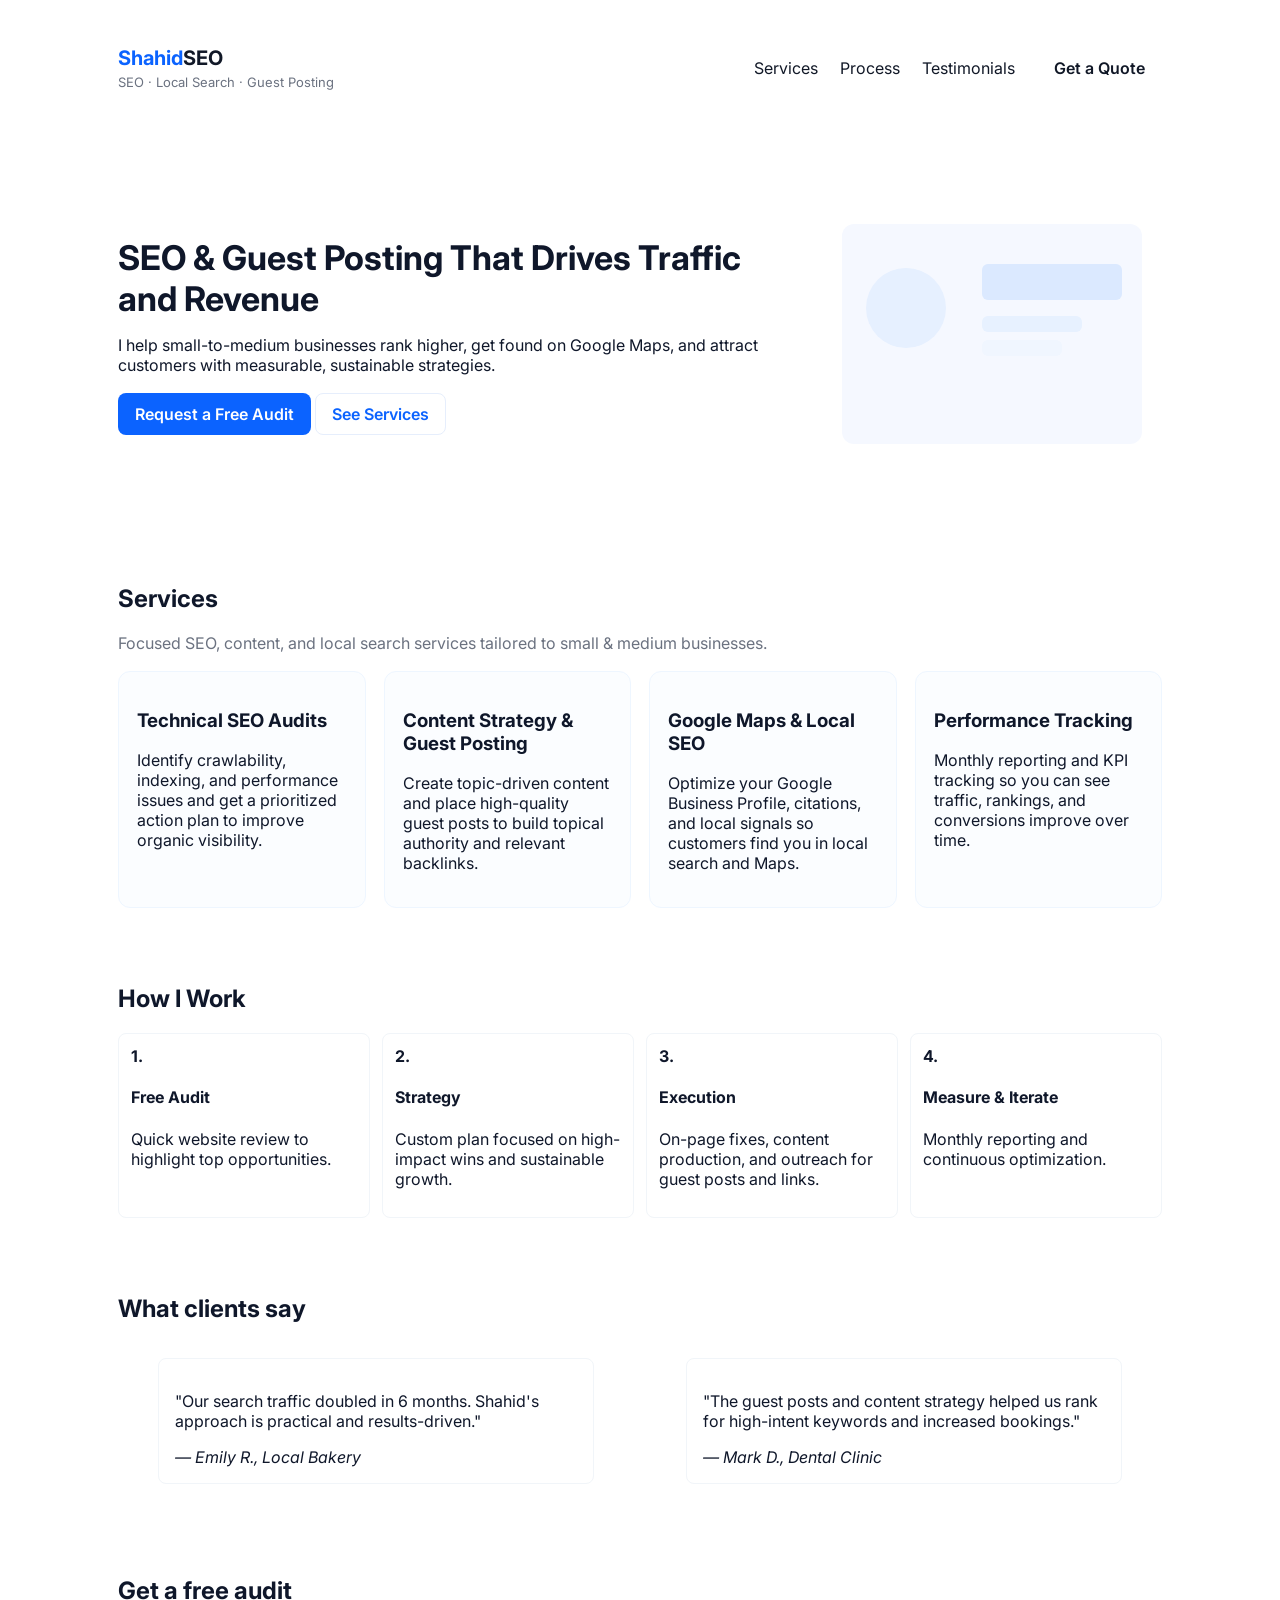
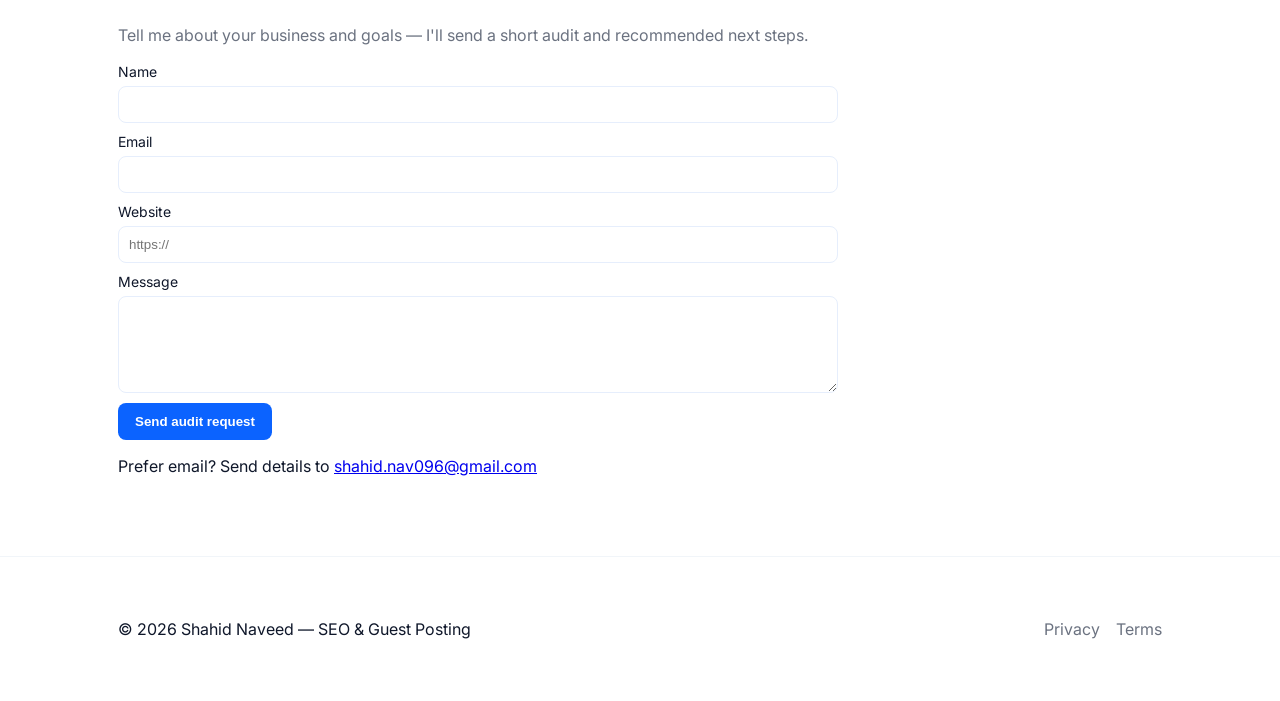
==== commit 6ddfe158: "Update contact email to shahid.nav096@gmail.com" ====
--- a/index.html
+++ b/index.html
@@ -4,7 +4,7 @@
   <meta charset="utf-8" />
   <meta name="viewport" content="width=device-width, initial-scale=1" />
   <title>Shahid Naveed — SEO & Guest Posting Services</title>
-  <meta name="description" content="I provide SEO, local search, and digital marketing services to help businesses rank higher, attract more customers, and grow revenue. Technical audits, content strategy, Google Maps optimization, and performance tracking." />
+  <meta name="description" content="I provide SEO, local search, and digital marketing services to help businesses rank higher, attract more customers, and grow revenue. Technical audits, content s[...]">
   <link rel="preconnect" href="https://fonts.googleapis.com">
   <link rel="preconnect" href="https://fonts.gstatic.com" crossorigin>
   <link href="https://fonts.googleapis.com/css2?family=Inter:wght@300;400;600;700&display=swap" rel="stylesheet">
@@ -136,7 +136,7 @@
         <div class="form-actions">
           <button type="submit" class="btn primary">Send audit request</button>
         </div>
-        <p class="disclaimer">Prefer email? Send details to <a href="mailto:hello@yourdomain.com">hello@yourdomain.com</a></p>
+        <p class="disclaimer">Prefer email? Send details to <a href="mailto:shahid.nav096@gmail.com">shahid.nav096@gmail.com</a></p>
       </form>
     </section>
   </main>
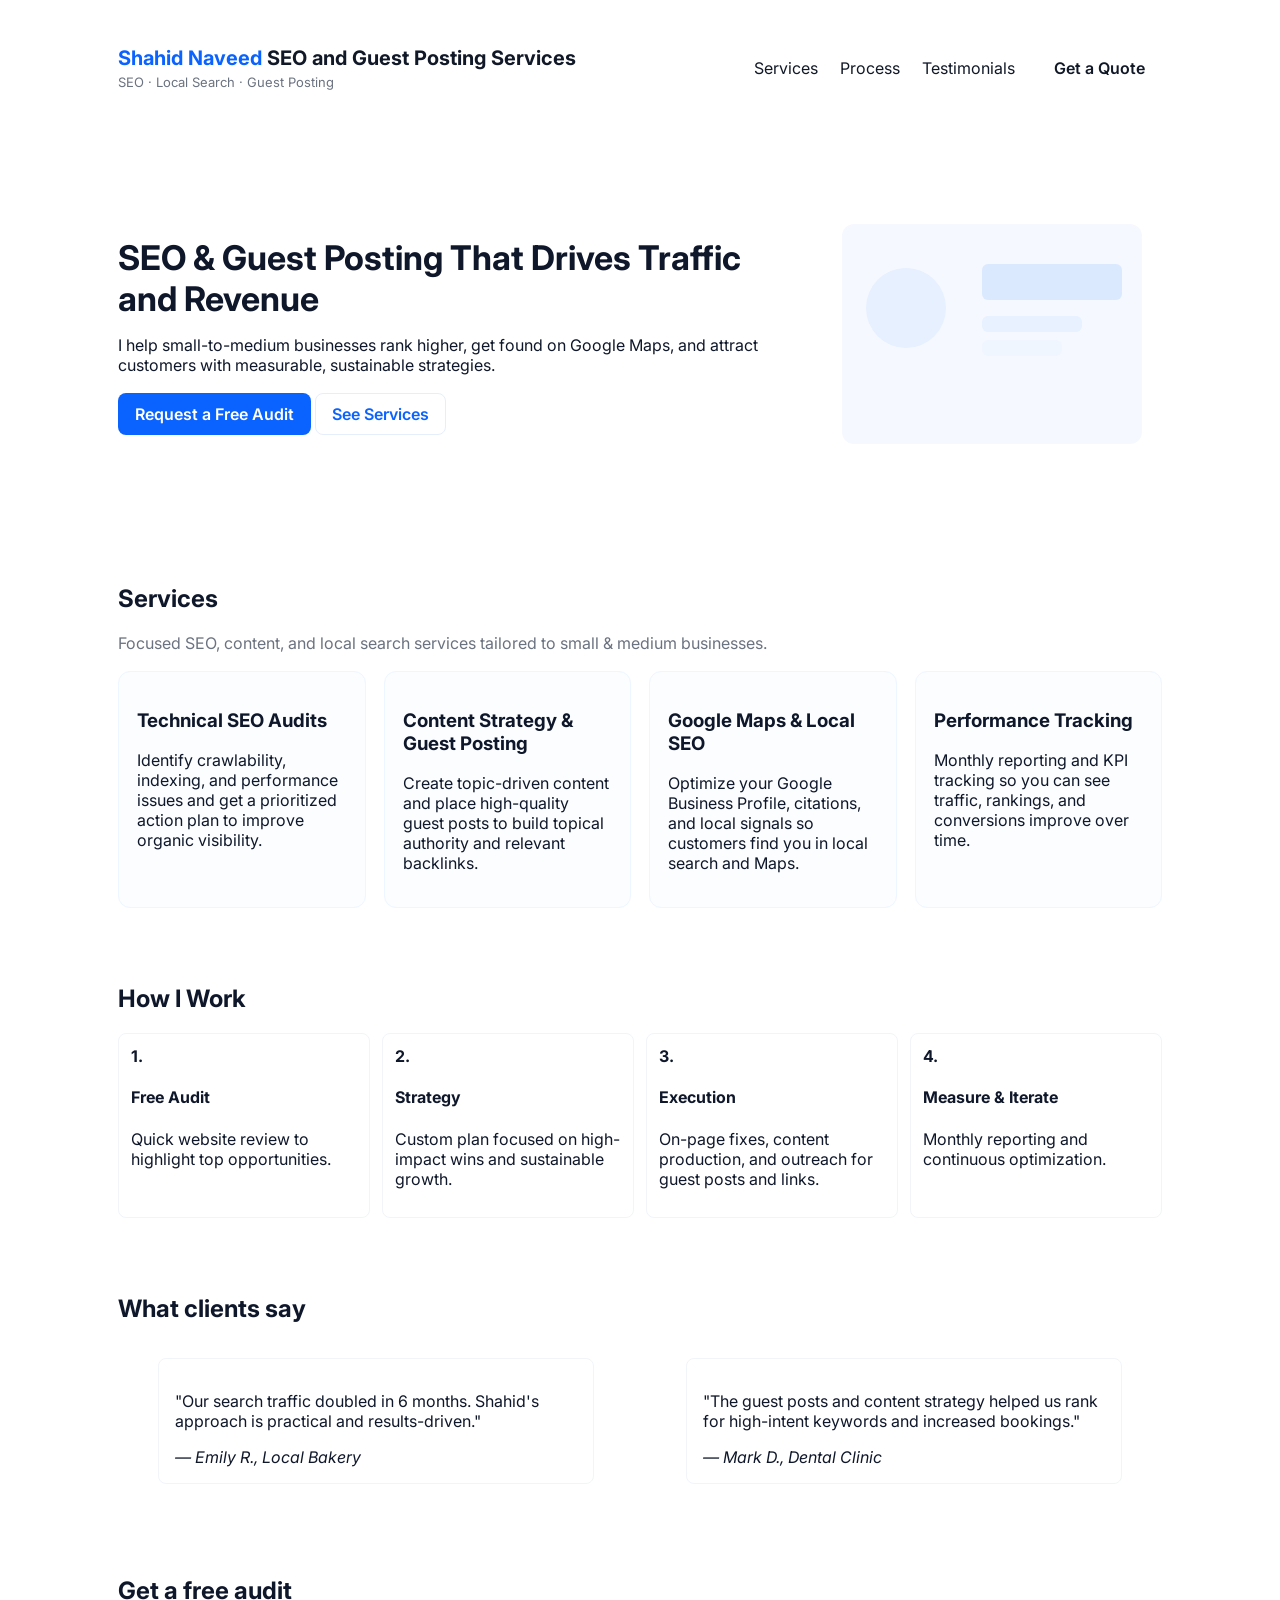
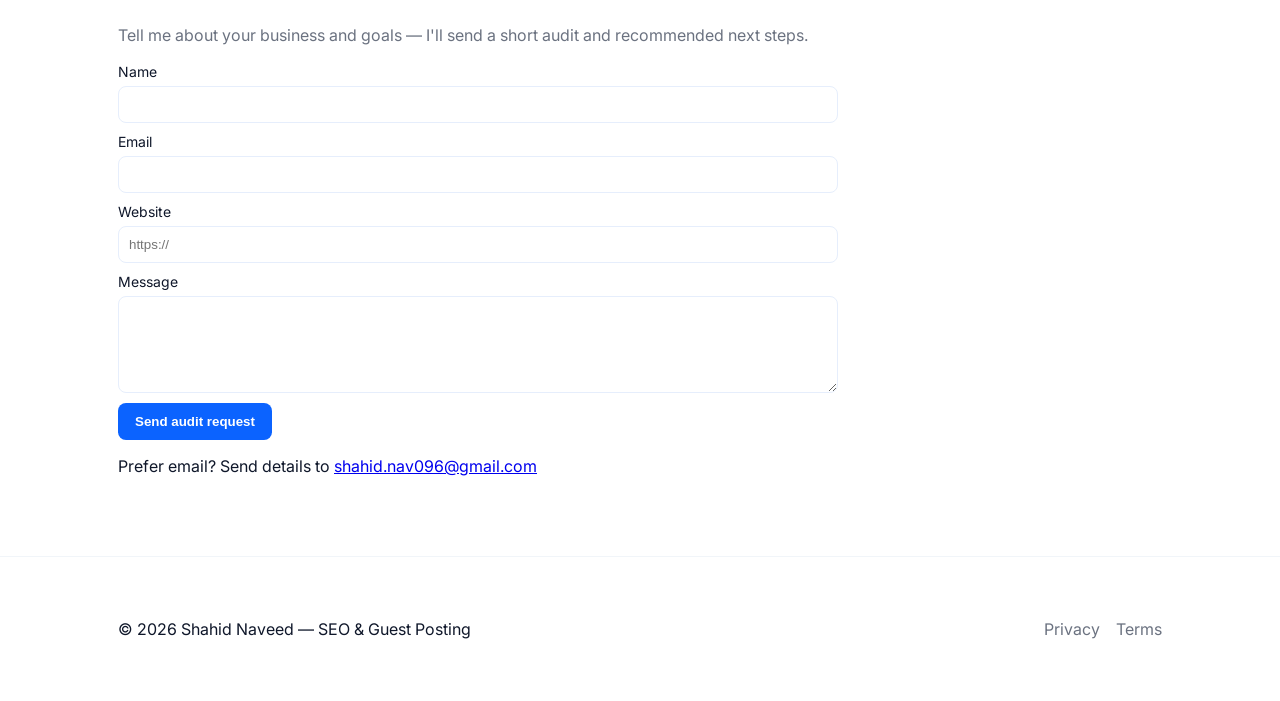
==== commit fa39f6da: "Update site logo to full business name" ====
--- a/index.html
+++ b/index.html
@@ -14,7 +14,7 @@
   <header class="site-header">
     <div class="container header-inner">
       <div class="brand">
-        <a href="#" class="logo">Shahid<span>SEO</span></a>
+        <a href="#" class="logo">Shahid Naveed <span>SEO and Guest Posting Services</span></a>
         <p class="tag">SEO · Local Search · Guest Posting</p>
       </div>
       <nav class="nav">
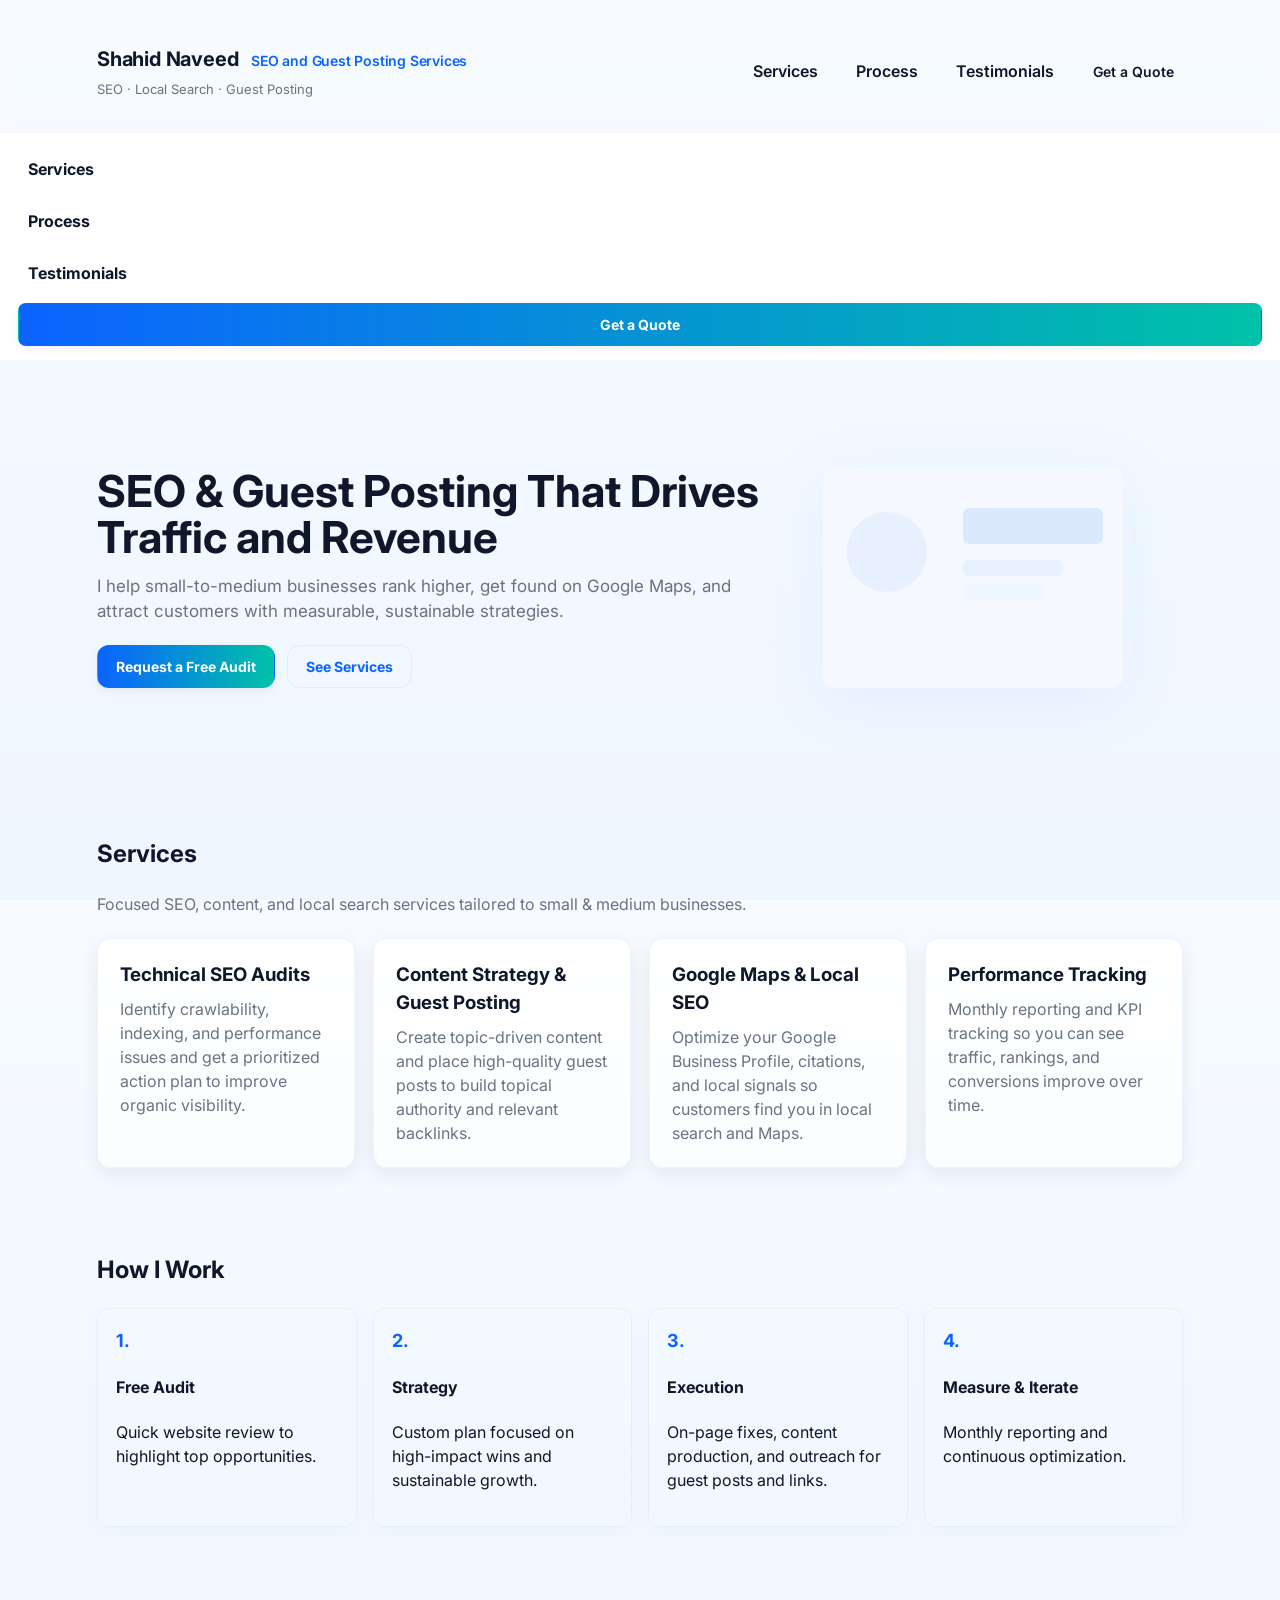
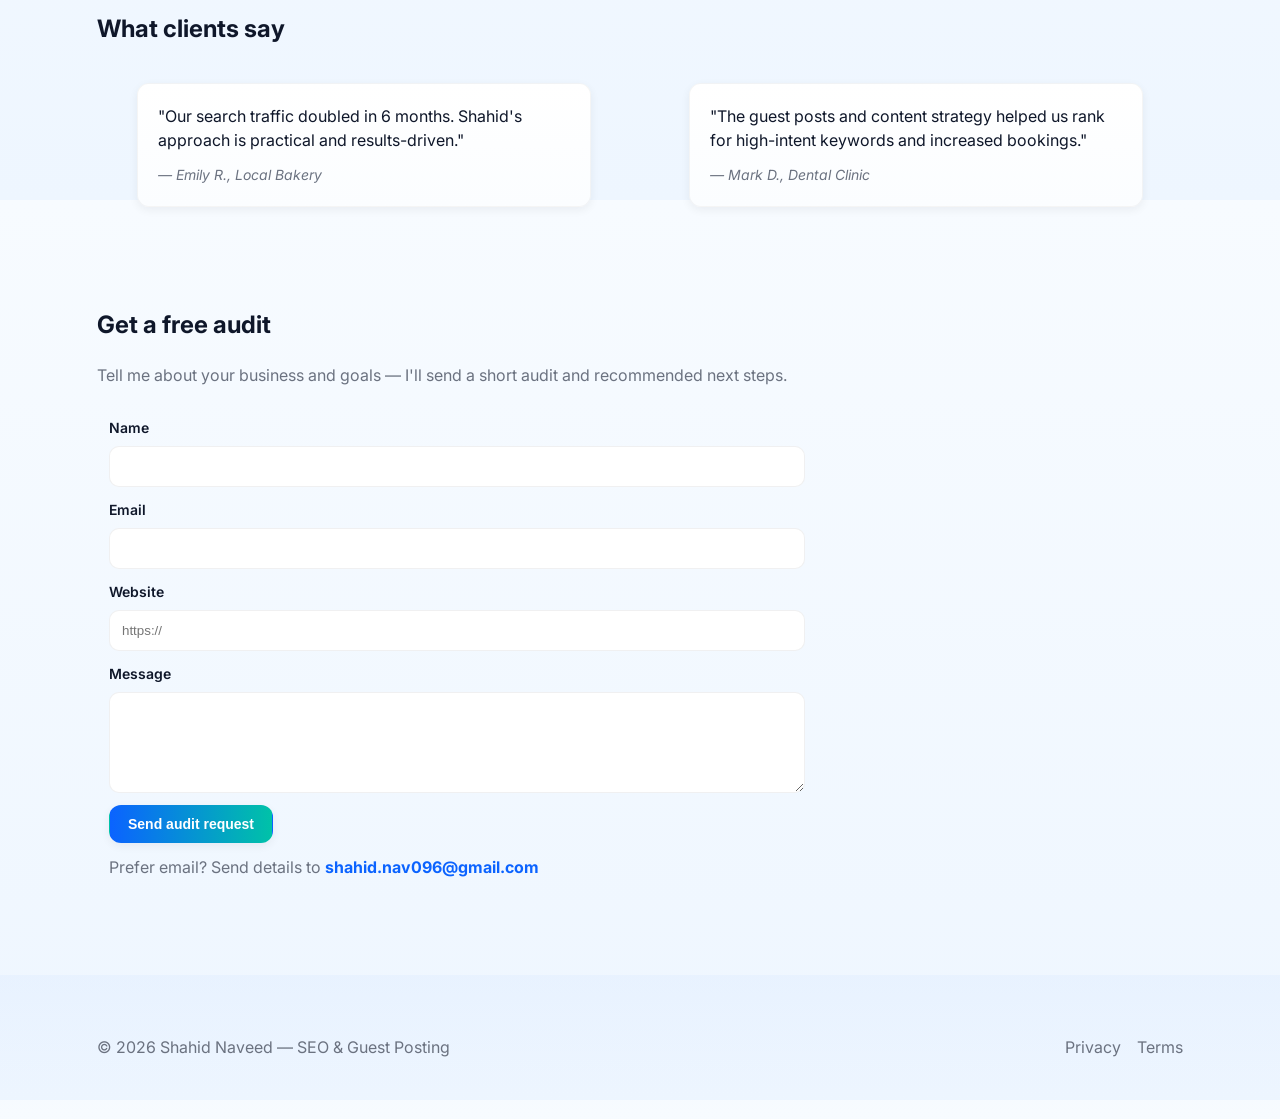
==== commit ad827c86: "Add mobile responsiveness and mobile menu; improve hero responsiveness and accessibility" ====
--- a/index.html
+++ b/index.html
@@ -4,7 +4,7 @@
   <meta charset="utf-8" />
   <meta name="viewport" content="width=device-width, initial-scale=1" />
   <title>Shahid Naveed — SEO & Guest Posting Services</title>
-  <meta name="description" content="I provide SEO, local search, and digital marketing services to help businesses rank higher, attract more customers, and grow revenue. Technical audits, content s[...]">
+  <meta name="description" content="I provide SEO, local search, and digital marketing services to help businesses rank higher, attract more customers, and grow revenue. Technical audits, content strategy, and guest posting." />
   <link rel="preconnect" href="https://fonts.googleapis.com">
   <link rel="preconnect" href="https://fonts.gstatic.com" crossorigin>
   <link href="https://fonts.googleapis.com/css2?family=Inter:wght@300;400;600;700&display=swap" rel="stylesheet">
@@ -17,13 +17,28 @@
         <a href="#" class="logo">Shahid Naveed <span>SEO and Guest Posting Services</span></a>
         <p class="tag">SEO · Local Search · Guest Posting</p>
       </div>
-      <nav class="nav">
+
+      <!-- Desktop nav -->
+      <nav class="nav" aria-label="Primary">
         <a href="#services">Services</a>
         <a href="#process">Process</a>
         <a href="#testimonials">Testimonials</a>
         <a href="#contact" class="btn">Get a Quote</a>
       </nav>
+
+      <!-- Mobile menu toggle -->
+      <button class="menu-toggle" id="menuToggle" aria-expanded="false" aria-controls="mobileNav" aria-label="Toggle navigation">
+        <span class="hamburger" aria-hidden="true"></span>
+      </button>
     </div>
+
+    <!-- Mobile nav (cloned links) -->
+    <nav id="mobileNav" class="mobile-nav" aria-label="Mobile" hidden>
+      <a href="#services">Services</a>
+      <a href="#process">Process</a>
+      <a href="#testimonials">Testimonials</a>
+      <a href="#contact" class="btn primary">Get a Quote</a>
+    </nav>
   </header>
 
   <main>
--- a/assets/styles.css
+++ b/assets/styles.css
@@ -1,54 +1,145 @@
-/* Reset & base */
+/* Revamped styles for a more professional look
+   - Updated color palette, gradients, shadows
+   - Improved typography, spacing, buttons, hero, cards, and footer
+   - Added subtle animations and responsive tweaks
+*/
 :root{
-  --bg:#ffffff;
-  --muted:#6b7280;
-  --accent:#0b63ff;
-  --accent-2:#0b63ff33;
-  --radius:10px;
-  --max-width:1100px;
+  --bg: #f7fbff;
+  --surface: #ffffff;
+  --muted: #6b7280;
+  --text: #0f172a;
+  --primary: #0b63ff; /* brand blue */
+  --primary-600: #0957d4;
+  --accent: #00c2a8; /* teal accent */
+  --accent-2: rgba(0,194,168,0.12);
+  --glass: rgba(255,255,255,0.6);
+  --radius: 12px;
+  --max-width: 1150px;
+  --shadow-md: 0 6px 20px rgba(16,24,40,0.08);
+  --shadow-sm: 0 3px 10px rgba(16,24,40,0.06);
+  --gradient: linear-gradient(90deg,#0b63ff 0%,#00c2a8 100%);
 }
+
 *{box-sizing:border-box}
 html,body{height:100%}
 body{
   margin:0;
   font-family:Inter,system-ui,-apple-system,"Segoe UI",Roboto,"Helvetica Neue",Arial;
-  color:#0f172a;
-  background:var(--bg);
+  color:var(--text);
+  background:linear-gradient(180deg, #f7fbff 0%, #eef6ff 100%);
   -webkit-font-smoothing:antialiased;
+  -moz-osx-font-smoothing:grayscale;
+  line-height:1.5;
 }
-.container{max-width:var(--max-width);margin:0 auto;padding:28px}
-.site-header{background:transparent;padding:18px 0}
-.header-inner{display:flex;align-items:center;justify-content:space-between}
-.logo{font-weight:700;color:var(--accent);text-decoration:none;font-size:20px}
-.logo span{color:#111827}
-.tag{margin:4px 0 0;font-size:13px;color:var(--muted)}
-.nav a{margin-left:18px;color:#111827;text-decoration:none}
-.btn{display:inline-block;padding:10px 16px;border-radius:8px;border:1px solid transparent;text-decoration:none;font-weight:600}
-.btn.primary{background:var(--accent);color:#fff}
-.btn.ghost{background:transparent;border-color:#e6eefc;color:var(--accent)}
-.btn:hover{opacity:.92}
-.hero{padding:60px 0}
+.container{max-width:var(--max-width);margin:0 auto;padding:32px}
+
+/* Header */
+.site-header{background:transparent;padding:12px 0;position:sticky;top:0;backdrop-filter:saturate(90%) blur(6px);z-index:40}
+.header-inner{display:flex;align-items:center;justify-content:space-between;gap:16px}
+.brand{display:flex;flex-direction:column}
+.logo{font-weight:700;color:var(--text);text-decoration:none;font-size:20px;letter-spacing:-0.2px}
+.logo span{display:inline-block;font-weight:600;color:var(--primary);margin-left:8px;font-size:14px}
+.tag{margin:6px 0 0;font-size:13px;color:var(--muted)}
+
+/* Nav */
+.nav a{margin-left:18px;color:var(--text);text-decoration:none;font-weight:600;padding:8px;border-radius:10px;transition:background .18s, color .18s}
+.nav a:hover{background:rgba(11,99,255,0.06);color:var(--primary-600)}
+.nav .btn{margin-left:18px}
+
+/* Mobile menu toggle */
+.menu-toggle{display:none;background:transparent;border:0;padding:8px;border-radius:10px;cursor:pointer}
+.menu-toggle:focus{outline:2px solid rgba(11,99,255,0.12);outline-offset:2px}
+.hamburger{display:inline-block;width:22px;height:16px;position:relative}
+.hamburger::before,.hamburger::after,.hamburger div{content:"";position:absolute;left:0;right:0;height:2px;background:var(--text);border-radius:2px;transition:transform .18s ease,opacity .18s ease}
+.hamburger::before{top:0}
+.hamburger::after{bottom:0}
+.hamburger div{top:50%;transform:translateY(-50%)}
+.menu-toggle.open .hamburger{background:transparent}
+.menu-toggle.open .hamburger::before{transform:translateY(7px) rotate(45deg)}
+.menu-toggle.open .hamburger::after{transform:translateY(-7px) rotate(-45deg)}
+.menu-toggle.open .hamburger div{opacity:0}
+
+/* Mobile nav */
+.mobile-nav{display:flex;flex-direction:column;gap:8px;padding:14px 18px;border-top:1px solid rgba(2,6,23,0.04);background:linear-gradient(180deg, rgba(255,255,255,0.98), rgba(255,255,255,0.96));}
+.mobile-nav a{padding:10px;border-radius:8px;text-decoration:none;color:var(--text);font-weight:700}
+.mobile-nav a.btn.primary{display:block;text-align:center}
+
+/* Buttons */
+.btn{display:inline-block;padding:10px 18px;border-radius:12px;border:1px solid transparent;text-decoration:none;font-weight:700;font-size:14px;cursor:pointer}
+.btn.primary{background:var(--gradient);color:#fff;box-shadow:var(--shadow-sm)}
+.btn.primary:hover{transform:translateY(-2px);box-shadow:0 10px 30px rgba(11,99,255,0.14)}
+.btn.ghost{background:transparent;border:1px solid rgba(11,99,255,0.08);color:var(--primary)}
+.btn.ghost:hover{background:rgba(11,99,255,0.04)}
+
+/* Hero */
+.hero{padding:64px 0}
 .hero-inner{display:flex;gap:40px;align-items:center}
 .hero-content{flex:1}
-.hero h1{font-size:34px;margin:0 0 12px}
+.hero h1{font-size:clamp(28px,4vw,44px);margin:0 0 14px;color:var(--text);line-height:1.05}
+.hero p{color:var(--muted);font-size:17px;margin:0}
+.cta{margin-top:20px;display:flex;gap:12px;flex-wrap:wrap}
+.hero-visual{width:360px;flex-shrink:0}
+.hero-visual svg{display:block;filter:drop-shadow(0 10px 30px rgba(11,99,255,0.06));max-width:100%;height:auto}
+
+/* Grid & Cards */
+.grid{display:grid;grid-template-columns:repeat(auto-fit,minmax(240px,1fr));gap:18px;margin-top:22px}
+.card{padding:22px;border-radius:14px;background:linear-gradient(180deg, var(--surface), #fbfdff);border:1px solid rgba(11,99,255,0.06);box-shadow:var(--shadow-md)}
+.card h3{margin:0 0 8px}
+.card p{color:var(--muted);margin:0}
+
+/* Process */
+.process .steps{display:grid;grid-template-columns:repeat(auto-fit,minmax(180px,1fr));gap:16px}
+.step{background:transparent;padding:18px;border-radius:12px;border:1px solid rgba(2,6,23,0.04);box-shadow:0 4px 16px rgba(11,99,255,0.03)}
+.step strong{display:block;font-size:18px;color:var(--primary)}
+
+/* Testimonials */
+.testimonial-grid{display:grid;grid-template-columns:1fr 1fr;gap:18px}
+.testimonial{background:linear-gradient(180deg,#ffffff,#fbfdff);padding:20px;border-radius:12px;border:1px solid rgba(2,6,23,0.04);box-shadow:var(--shadow-sm)}
+.testimonial p{color:var(--text);margin:0 0 10px}
+.testimonial cite{color:var(--muted);font-size:14px}
+
+/* Contact form */
+.contact-form{max-width:720px;background:transparent;padding:12px}
+.form-row{margin-bottom:12px;display:flex;flex-direction:column}
+.form-row label{font-size:14px;margin-bottom:8px;color:var(--text);font-weight:600}
+.form-row input,.form-row textarea{padding:12px;border-radius:10px;border:1px solid rgba(2,6,23,0.06);background:var(--surface);transition:box-shadow .12s,transform .06s}
+.form-row input:focus,.form-row textarea:focus{outline:none;box-shadow:0 8px 20px rgba(11,99,255,0.08);transform:translateY(-1px);border-color:var(--primary)}
+.form-actions{margin-top:8px}
+.disclaimer{color:var(--muted);margin-top:12px}
+.disclaimer a{color:var(--primary);font-weight:700;text-decoration:none}
+
+/* Footer */
+.site-footer{border-top:0;background:linear-gradient(180deg, rgba(11,99,255,0.03), rgba(0,0,0,0.0));padding:28px 0;margin-top:36px}
+.footer-inner{display:flex;justify-content:space-between;align-items:center;gap:12px}
+.site-footer p{margin:0;color:var(--muted)}
+.footer-links a{margin-left:12px;color:var(--muted);text-decoration:none}
+
+/* Utilities */
 .lead{color:var(--muted);margin-bottom:18px}
-.cta{margin-top:18px}
-.hero-visual{width:320px}
-.grid{display:grid;grid-template-columns:repeat(auto-fit,minmax(220px,1fr));gap:18px;margin-top:18px}
-.card{padding:18px;border-radius:12px;background:#fbfdff;border:1px solid #eef6ff}
-.process .steps{display:grid;grid-template-columns:repeat(auto-fit,minmax(160px,1fr));gap:12px}
-.step{background:#fff;padding:12px;border-radius:8px;border:1px solid #f1f5f9}
-.testimonial-grid{display:grid;grid-template-columns:1fr 1fr;gap:12px}
-.testimonial{background:#fff;padding:16px;border-radius:8px;border:1px solid #f1f5f9}
-.contact-form{max-width:720px}
-.form-row{margin-bottom:10px;display:flex;flex-direction:column}
-.form-row label{font-size:14px;margin-bottom:6px}
-.form-row input,.form-row textarea{padding:10px;border-radius:8px;border:1px solid #e6eefc}
-.form-actions{margin-top:8px}
-.site-footer{border-top:1px solid #f1f5f9;padding:18px 0;margin-top:36px}
-.footer-inner{display:flex;justify-content:space-between;align-items:center}
-.footer-links a{margin-left:12px;color:var(--muted);text-decoration:none}
-@media (max-width:820px){
-  .hero-inner{flex-direction:column}
+
+/* Responsive improvements */
+@media (max-width:980px){
+  .hero-inner{flex-direction:column-reverse;align-items:flex-start}
+  .hero-visual{width:100%;max-width:420px}
   .testimonial-grid{grid-template-columns:1fr}
 }
+@media (max-width:720px){
+  .container{padding:18px}
+  .logo{font-size:16px}
+  .logo span{display:block;margin-left:0;font-size:13px}
+  .nav{display:none} /* hide desktop nav on small screens */
+  .menu-toggle{display:inline-block} /* show toggle */
+  .hero h1{font-size:28px}
+  .hero-inner{gap:18px}
+  .header-inner{align-items:center}
+  .hero-content{width:100%}
+  .hero-visual{order:-1;margin-bottom:12px}
+  .cta{justify-content:flex-start}
+}
+@media (max-width:520px){
+  .container{padding:14px}
+  .cta{gap:8px}
+  .hero h1{font-size:22px}
+  .menu-toggle{padding:6px}
+  .hamburger::before,.hamburger::after,.hamburger div{background:var(--text)}
+}
